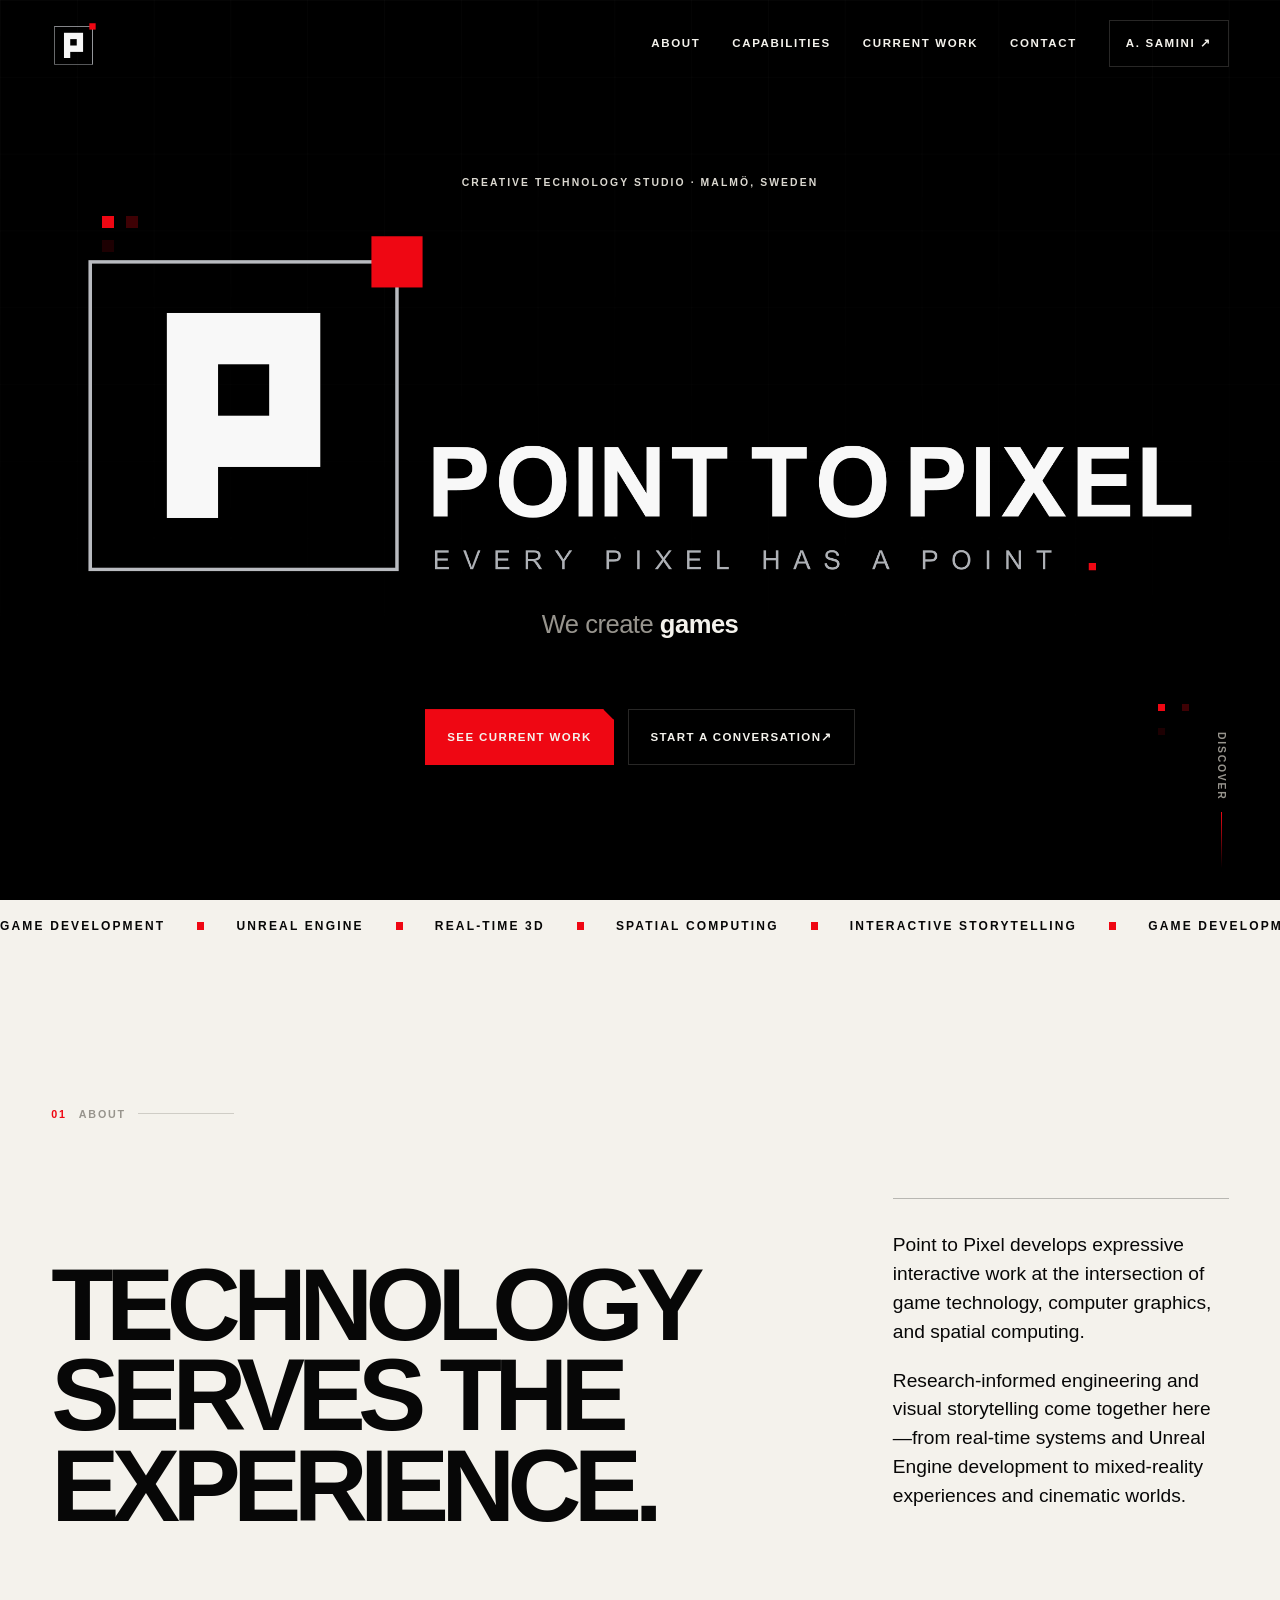
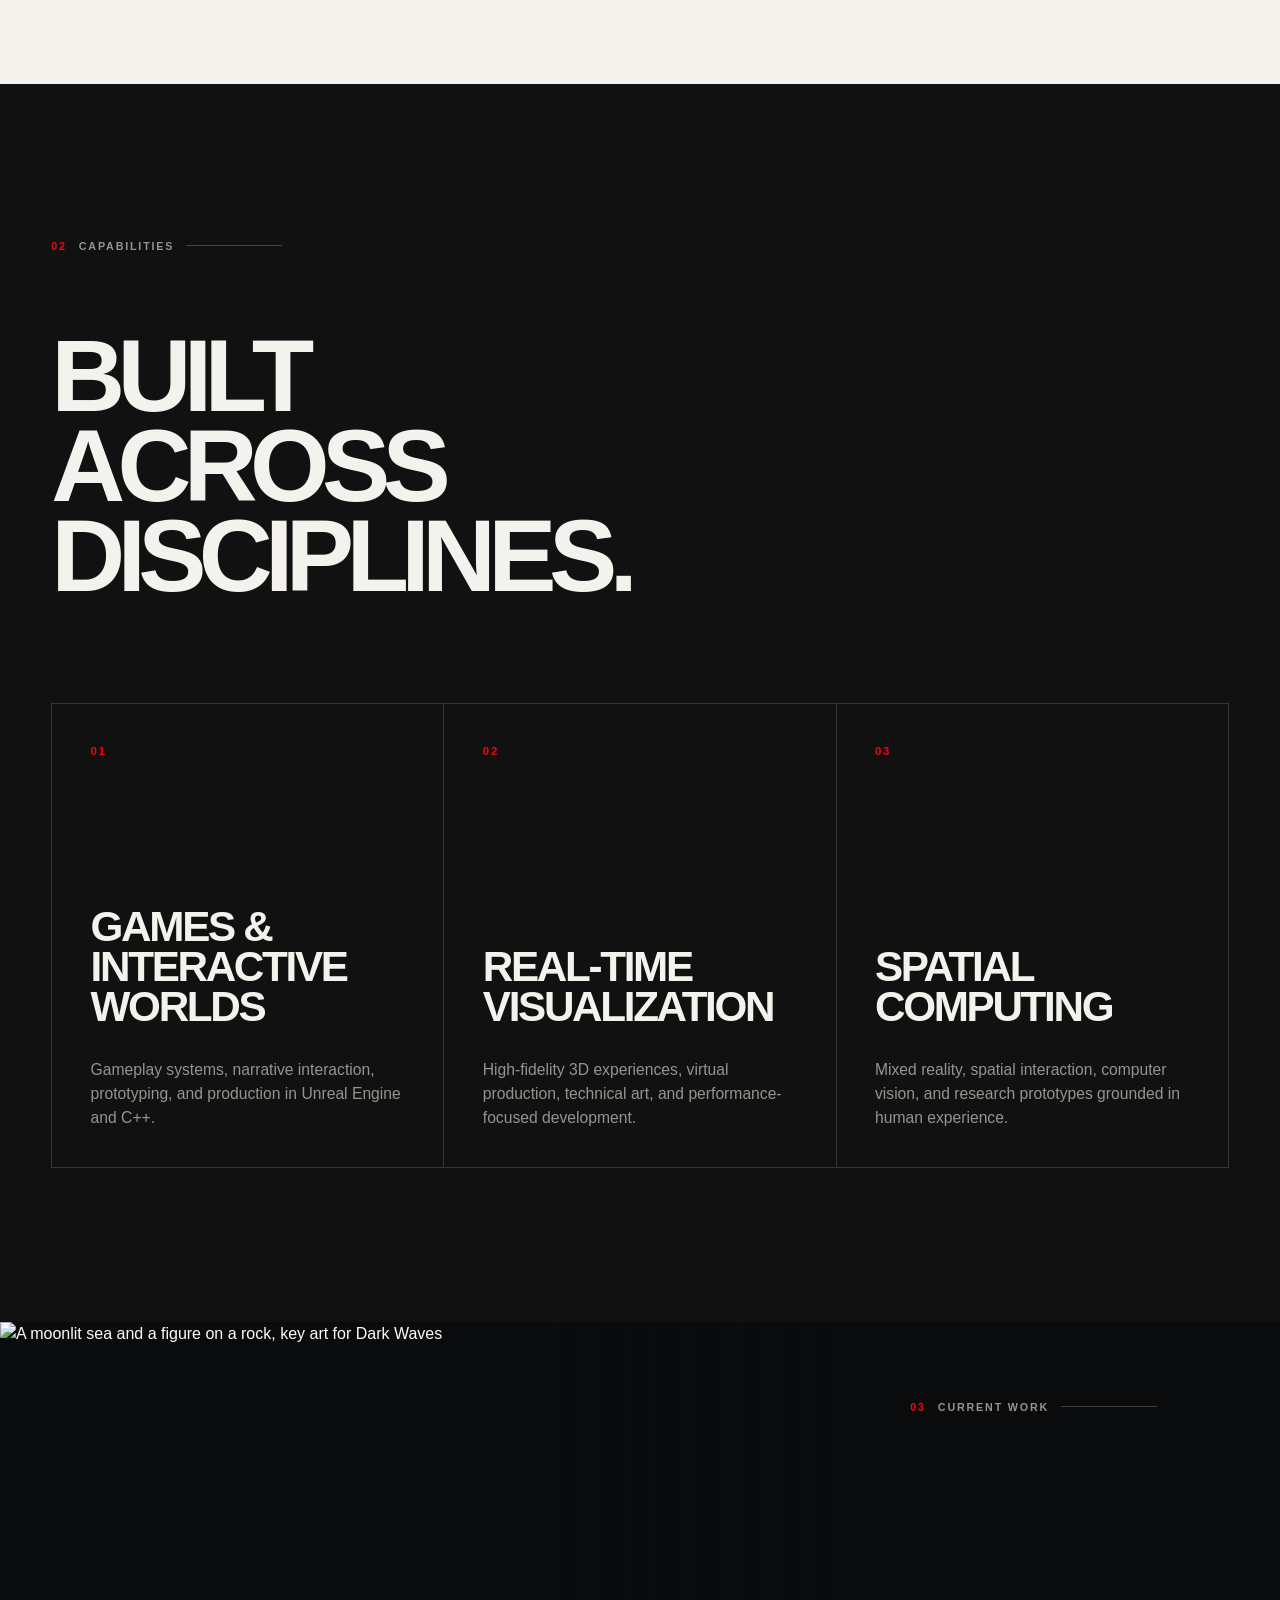
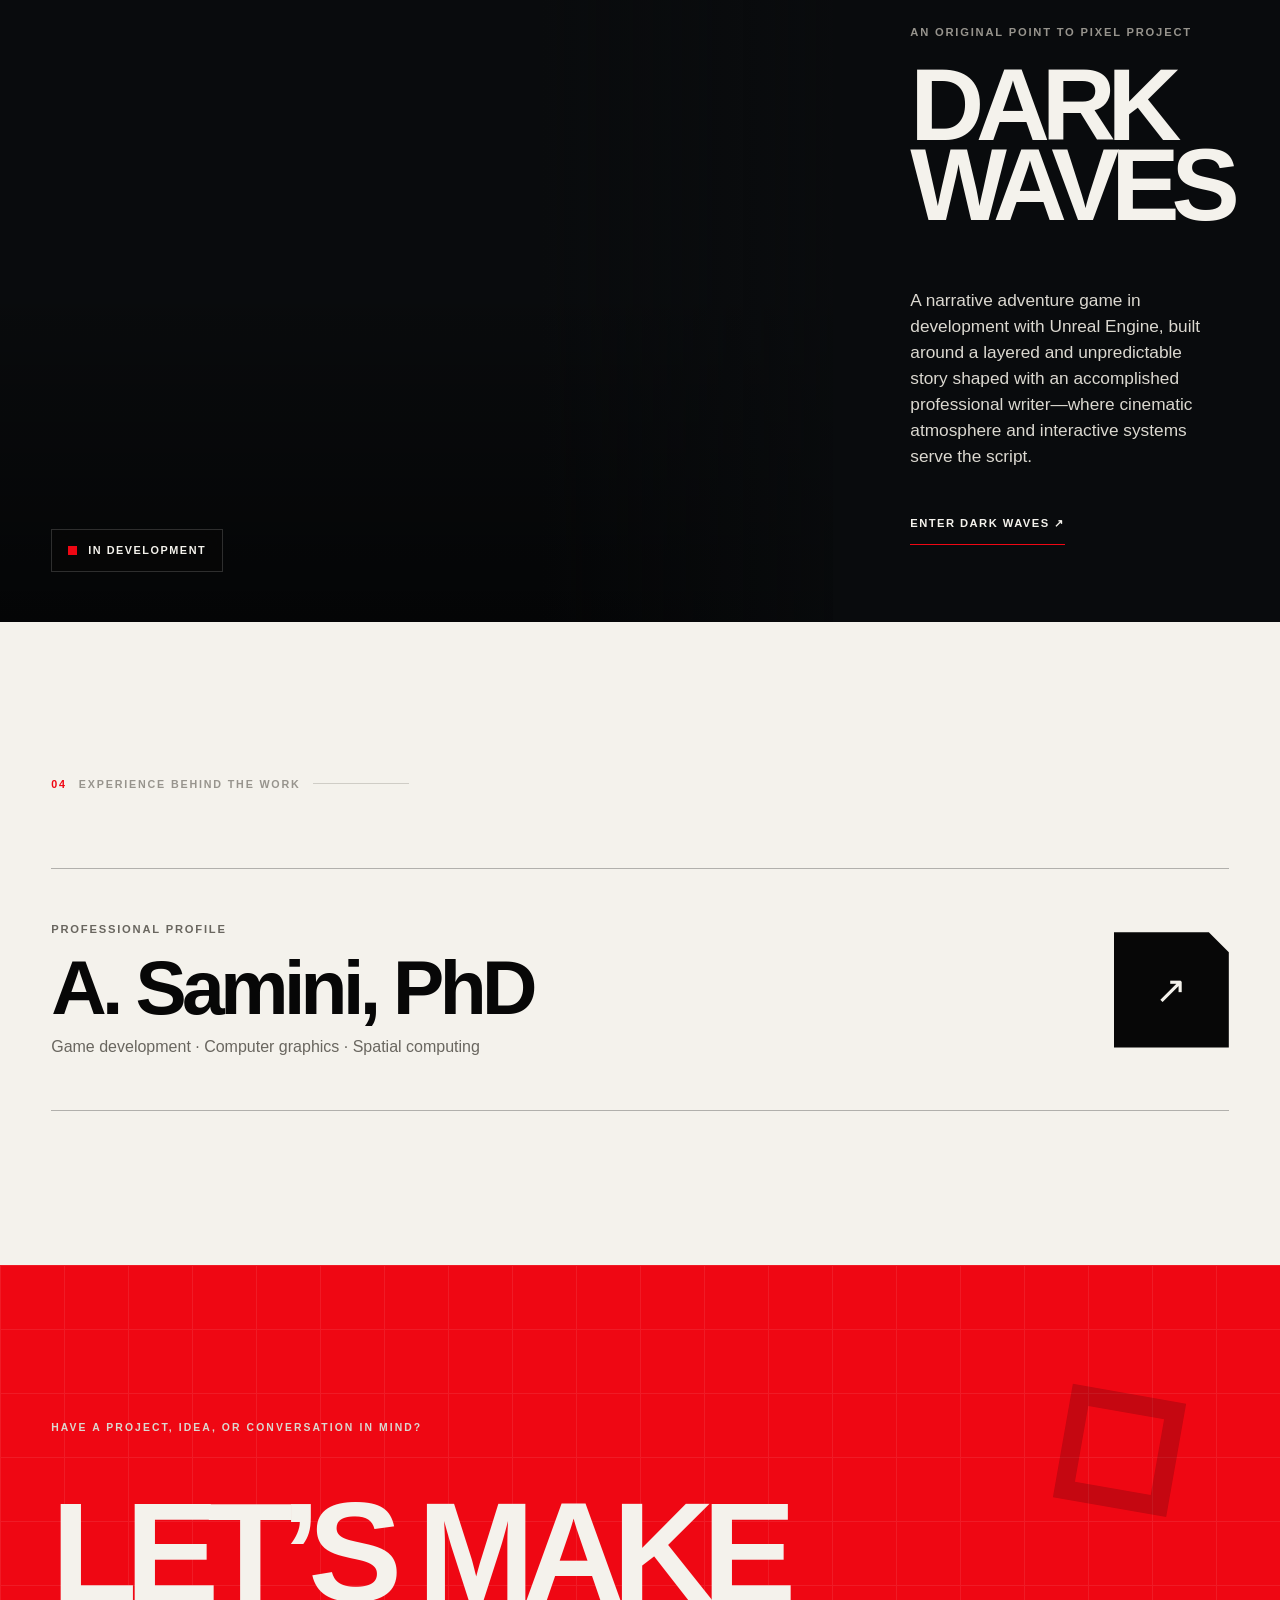
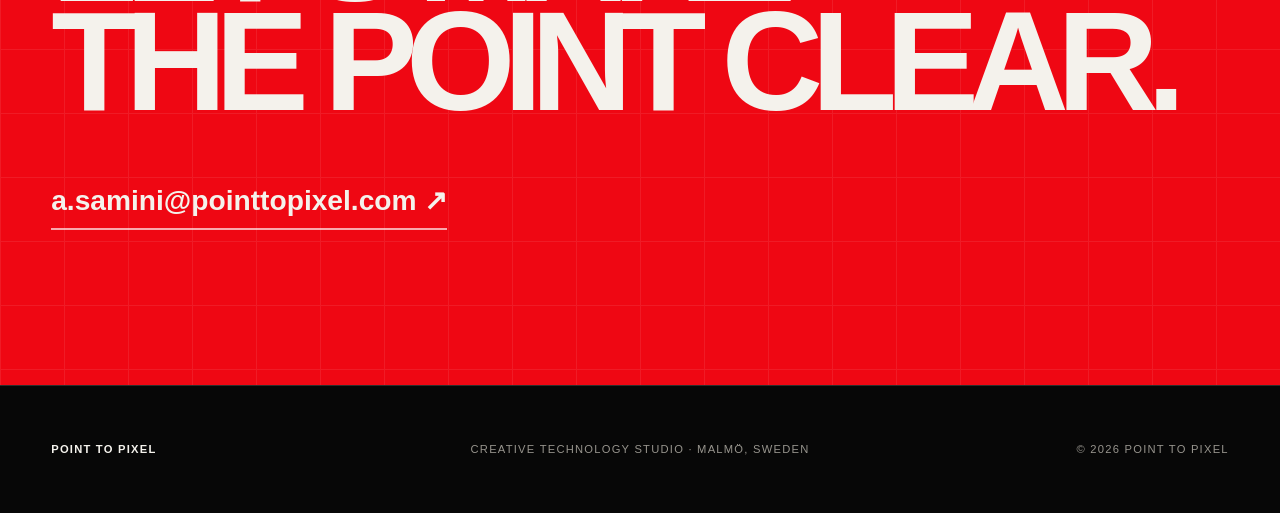
==== index.html @ 53d4a0b8 "Load original-letterform Point to Pixel logo" ====
<!doctype html>
<html lang="en">
<head>
  <meta charset="utf-8">
  <meta name="viewport" content="width=device-width, initial-scale=1">
  <title>Point to Pixel — Games, Real-Time Worlds &amp; Spatial Experiences</title>
  <meta name="description" content="Point to Pixel is a Malmö-based creative technology studio working across game development, real-time 3D, spatial computing, and interactive storytelling.">
  <meta name="theme-color" content="#070707">
  <meta property="og:title" content="Point to Pixel">
  <meta property="og:description" content="Games, real-time worlds, and spatial experiences built with technical depth and visual intent.">
  <meta property="og:type" content="website">
  <meta property="og:url" content="https://pointtopixel.com/">
  <meta property="og:image" content="https://pointtopixel.com/assets/img/dark-waves-key-art.png">
  <link rel="canonical" href="https://pointtopixel.com/">
  <link rel="icon" href="/assets/brand/pointtopixel-identity-icon-black.png" type="image/png">
  <link rel="stylesheet" href="/assets/css/pointtopixel-home.css?v=20261110-brand-migration">
  <link rel="stylesheet" href="/assets/css/pointtopixel-brand.css?v=20261110-brand-migration">
</head>
<body>
  <a class="skip-link" href="#main">Skip to content</a>

  <header class="site-header" data-header>
    <a class="pp-brand pp-brand--icon-only" href="#top" aria-label="Point to Pixel home">
      <span class="pp-brand__mark" aria-hidden="true"><img src="/assets/brand/pointtopixel-identity-mark.png" alt=""></span>
    </a>

    <button class="menu-toggle" type="button" aria-expanded="false" aria-controls="site-nav" aria-label="Open navigation menu" data-menu-toggle>
      <span>Menu</span>
      <i aria-hidden="true"></i>
    </button>

    <nav class="site-nav" id="site-nav" aria-label="Primary navigation" data-nav>
      <a href="#about">About</a>
      <a href="#capabilities">Capabilities</a>
      <a href="#dark-waves">Current work</a>
      <a href="#contact">Contact</a>
      <a class="nav-profile" href="/cv/">A. Samini <span aria-hidden="true">↗</span></a>
    </nav>
  </header>

  <main id="main">
    <section class="hero" id="top" aria-labelledby="hero-title">
      <div class="hero-grid" aria-hidden="true"></div>
      <div class="pixel-orbit pixel-orbit--one" aria-hidden="true"></div>
      <div class="pixel-orbit pixel-orbit--two" aria-hidden="true"></div>

      <div class="hero-content">
        <p class="eyebrow reveal">Creative technology studio · Malmö, Sweden</p>
        <h1 class="sr-only" id="hero-title">Point to Pixel — Every Pixel Has a Point</h1>
        <picture class="hero-logo reveal reveal--logo">
          <img src="/assets/brand/pointtopixel-logo.svg?v=20261110-original-letterforms" alt="Point to Pixel — Every Pixel Has a Point">
        </picture>
        <p class="hero-statement reveal"><span class="hero-lead">We create</span> <span class="typed" data-typed-items="games,real-time worlds,spatial experiences,interactive stories"></span><noscript> games.</noscript></p>
        <div class="hero-actions reveal">
          <a class="button button--primary" href="#dark-waves">See current work</a>
          <a class="button button--quiet" href="mailto:a.samini@pointtopixel.com">Start a conversation <span aria-hidden="true">↗</span></a>
        </div>
      </div>

      <a class="scroll-cue" href="#about" aria-label="Scroll to about Point to Pixel">
        <span>Discover</span><i aria-hidden="true"></i>
      </a>
    </section>

    <div class="signal-strip" aria-label="Point to Pixel areas of work">
      <div class="signal-track">
        <span>Game Development</span><i></i><span>Unreal Engine</span><i></i><span>Real-Time 3D</span><i></i><span>Spatial Computing</span><i></i><span>Interactive Storytelling</span><i></i>
        <span aria-hidden="true">Game Development</span><i aria-hidden="true"></i><span aria-hidden="true">Unreal Engine</span><i aria-hidden="true"></i><span aria-hidden="true">Real-Time 3D</span><i aria-hidden="true"></i><span aria-hidden="true">Spatial Computing</span><i aria-hidden="true"></i><span aria-hidden="true">Interactive Storytelling</span><i aria-hidden="true"></i>
      </div>
    </div>

    <section class="section about" id="about" aria-labelledby="about-title">
      <div class="section-label reveal"><span>01</span> About</div>
      <div class="about-copy">
        <h2 class="display-heading reveal" id="about-title">Technology serves the experience.</h2>
        <div class="about-detail reveal">
          <p>Point to Pixel develops expressive interactive work at the intersection of game technology, computer graphics, and spatial computing.</p>
          <p>Research-informed engineering and visual storytelling come together here—from real-time systems and Unreal Engine development to mixed-reality experiences and cinematic worlds.</p>
        </div>
      </div>
    </section>

    <section class="section capabilities" id="capabilities" aria-labelledby="capabilities-title">
      <div class="section-label reveal"><span>02</span> Capabilities</div>
      <h2 class="display-heading display-heading--narrow reveal" id="capabilities-title">Built across disciplines.</h2>

      <div class="capability-grid">
        <article class="capability-card reveal">
          <span class="capability-number">01</span>
          <h3>Games &amp;<br>Interactive Worlds</h3>
          <p>Gameplay systems, narrative interaction, prototyping, and production in Unreal Engine and C++.</p>
          <div class="card-point" aria-hidden="true"></div>
        </article>
        <article class="capability-card reveal">
          <span class="capability-number">02</span>
          <h3>Real-Time<br>Visualization</h3>
          <p>High-fidelity 3D experiences, virtual production, technical art, and performance-focused development.</p>
          <div class="card-point" aria-hidden="true"></div>
        </article>
        <article class="capability-card reveal">
          <span class="capability-number">03</span>
          <h3>Spatial<br>Computing</h3>
          <p>Mixed reality, spatial interaction, computer vision, and research prototypes grounded in human experience.</p>
          <div class="card-point" aria-hidden="true"></div>
        </article>
      </div>
    </section>

    <section class="project" id="dark-waves" aria-labelledby="dark-waves-title">
      <div class="project-visual reveal">
        <img src="/assets/img/dark-waves-key-art.png" alt="A moonlit sea and a figure on a rock, key art for Dark Waves">
        <div class="project-shade" aria-hidden="true"></div>
        <p class="project-status"><span></span> In development</p>
      </div>
      <div class="project-copy reveal">
        <div class="section-label section-label--light"><span>03</span> Current work</div>
        <p class="project-kicker">An original Point to Pixel project</p>
        <h2 id="dark-waves-title">Dark<br>Waves</h2>
        <p class="project-description">A narrative adventure game in development with Unreal Engine, built around a layered and unpredictable story shaped with an accomplished professional writer—where cinematic atmosphere and interactive systems serve the script.</p>
        <a class="project-note" href="/dark-waves/">Enter Dark Waves <span aria-hidden="true">↗</span></a>
      </div>
    </section>

    <section class="section profile-link" aria-labelledby="profile-title">
      <div class="section-label reveal"><span>04</span> Experience behind the work</div>
      <a class="profile-card reveal" href="/cv/">
        <div>
          <p>Professional profile</p>
          <h2 id="profile-title">A. Samini, PhD</h2>
          <span>Game development · Computer graphics · Spatial computing</span>
        </div>
        <span class="profile-arrow" aria-hidden="true">↗</span>
      </a>
    </section>

    <section class="contact" id="contact" aria-labelledby="contact-title">
      <div class="contact-pixel" aria-hidden="true"></div>
      <p class="eyebrow reveal">Have a project, idea, or conversation in mind?</p>
      <h2 class="reveal" id="contact-title">Let’s make<br>the point clear.</h2>
      <a class="contact-email reveal" href="mailto:a.samini@pointtopixel.com">a.samini@pointtopixel.com <span aria-hidden="true">↗</span></a>
    </section>
  </main>

  <footer class="site-footer">
    <a href="#top">Point to Pixel</a>
    <p>Creative technology studio · Malmö, Sweden</p>
    <p>© 2026 Point to Pixel</p>
  </footer>

  <script src="/assets/vendor/typed.js/typed.umd.js"></script>
  <script src="/assets/js/pointtopixel-home.js?v=20261110-brand-migration"></script>
</body>
</html>
---- assets/css/pointtopixel-home.css ----
:root {
  --ink: #070707;
  --ink-soft: #111111;
  --paper: #f4f2ec;
  --paper-soft: #dbd8d0;
  --muted: #97948d;
  --line: rgba(244, 242, 236, 0.16);
  --red: #ef0713;
  --page-pad: clamp(1.25rem, 4vw, 4.5rem);
  --header-height: 5.5rem;
  --ease: cubic-bezier(.2, .78, .25, 1);
}

* {
  box-sizing: border-box;
}

html {
  scroll-behavior: smooth;
  background: var(--ink);
}

body {
  margin: 0;
  color: var(--paper);
  background: var(--ink);
  font-family: Arial, Helvetica, sans-serif;
  font-size: 16px;
  line-height: 1.5;
  overflow-x: hidden;
}

body.menu-open {
  overflow: hidden;
}

a {
  color: inherit;
  text-decoration: none;
}

img {
  display: block;
  max-width: 100%;
}

button,
a {
  -webkit-tap-highlight-color: transparent;
}

button:focus-visible,
a:focus-visible {
  outline: 2px solid var(--red);
  outline-offset: 4px;
}

.sr-only {
  position: absolute;
  width: 1px;
  height: 1px;
  padding: 0;
  margin: -1px;
  overflow: hidden;
  clip: rect(0, 0, 0, 0);
  white-space: nowrap;
  border: 0;
}

.skip-link {
  position: fixed;
  top: 1rem;
  left: 1rem;
  z-index: 200;
  padding: .75rem 1rem;
  color: var(--ink);
  background: var(--paper);
  transform: translateY(-160%);
  transition: transform .2s ease;
}

.skip-link:focus {
  transform: translateY(0);
}

.site-header {
  position: fixed;
  inset: 0 0 auto;
  z-index: 100;
  height: var(--header-height);
  display: flex;
  align-items: center;
  justify-content: space-between;
  padding-inline: var(--page-pad);
  border-bottom: 1px solid transparent;
  transition: background .35s ease, border-color .35s ease;
}

.site-header.is-scrolled {
  height: var(--header-height);
  background: rgba(7, 7, 7, .88);
  border-color: var(--line);
  backdrop-filter: blur(18px);
}

.brand-mark {
  position: relative;
  z-index: 3;
  display: block;
  width: 2.9rem;
  line-height: 0;
  background: transparent;
}

.brand-mark img {
  width: 100%;
  height: auto;
}

.site-nav {
  display: flex;
  align-items: center;
  gap: clamp(1.25rem, 2.5vw, 2.75rem);
  font-size: .72rem;
  font-weight: 700;
  letter-spacing: .14em;
  text-transform: uppercase;
}

.site-nav a {
  position: relative;
  padding-block: .5rem;
}

.site-nav a::after {
  content: "";
  position: absolute;
  left: 0;
  right: 100%;
  bottom: 0;
  height: 2px;
  background: var(--red);
  transition: right .3s var(--ease);
}

.site-nav a:hover::after,
.site-nav a:focus-visible::after {
  right: 0;
}

.site-nav .nav-profile {
  padding: .85rem 1rem;
  border: 1px solid var(--line);
}

.site-nav .nav-profile::after {
  display: none;
}

.site-nav .nav-profile:hover {
  color: var(--ink);
  background: var(--paper);
}

.menu-toggle {
  position: relative;
  z-index: 3;
  display: none;
  min-height: 2.75rem;
  padding: .65rem 0;
  color: var(--paper);
  background: transparent;
  border: 0;
  font: inherit;
  font-size: .7rem;
  font-weight: 700;
  letter-spacing: .14em;
  text-transform: uppercase;
}

.hero {
  position: relative;
  min-height: 100svh;
  display: grid;
  place-items: center;
  padding: calc(var(--header-height) + 3rem) var(--page-pad) 6rem;
  isolation: isolate;
  overflow: hidden;
}

.hero::before {
  content: "";
  position: absolute;
  inset: 0;
  z-index: -3;
  background: #000;
}

.hero-grid {
  position: absolute;
  inset: 0;
  z-index: -2;
  opacity: .46;
  background-image:
    linear-gradient(rgba(255, 255, 255, .045) 1px, transparent 1px),
    linear-gradient(90deg, rgba(255, 255, 255, .045) 1px, transparent 1px);
  background-size: clamp(46px, 6vw, 88px) clamp(46px, 6vw, 88px);
  mask-image: linear-gradient(to bottom, black, transparent 88%);
}

.hero-content {
  width: min(100%, 112rem);
  text-align: center;
}

.eyebrow {
  margin: 0;
  color: var(--paper-soft);
  font-size: clamp(.65rem, .8vw, .82rem);
  font-weight: 700;
  letter-spacing: .2em;
  text-transform: uppercase;
}

.hero-logo {
  display: block;
  width: min(94%, 78rem);
  margin: clamp(2rem, 5vh, 4.5rem) auto clamp(1.5rem, 4vh, 3.5rem);
}

.hero-logo img {
  width: 100%;
  height: auto;
}

.hero-statement {
  min-height: 2.5em;
  margin: 0;
  color: var(--paper-soft);
  font-size: clamp(1.1rem, 2vw, 2rem);
  font-weight: 400;
  line-height: 1.25;
  letter-spacing: -.02em;
}

.hero-lead {
  color: var(--muted);
}

.hero-statement .typed {
  color: var(--paper);
  font-weight: 700;
}

.typed-cursor {
  color: var(--red);
}

.typed-cursor {
  font-weight: 300;
}

.hero-actions {
  display: flex;
  justify-content: center;
  align-items: center;
  gap: .85rem;
  margin-top: clamp(2rem, 4vh, 3.5rem);
}

.button {
  display: inline-flex;
  align-items: center;
  justify-content: center;
  min-height: 3.5rem;
  padding: .9rem 1.35rem;
  font-size: .72rem;
  font-weight: 800;
  letter-spacing: .12em;
  text-transform: uppercase;
  transition: color .25s ease, background .25s ease, border-color .25s ease, transform .25s ease;
}

.button:hover {
  transform: translateY(-2px);
}

.button--primary {
  color: var(--paper);
  background: var(--red);
  border: 1px solid var(--red);
  clip-path: polygon(0 0, calc(100% - 11px) 0, 100% 11px, 100% 100%, 0 100%);
}

.button--primary:hover {
  background: #ff1621;
}

.button--quiet {
  border: 1px solid var(--line);
}

.button--quiet:hover {
  color: var(--ink);
  background: var(--paper);
  border-color: var(--paper);
}

.pixel-orbit {
  position: absolute;
  width: .75rem;
  height: .75rem;
  background: var(--red);
  box-shadow: 1.5rem 0 0 rgba(239, 7, 19, .26), 0 1.5rem 0 rgba(239, 7, 19, .12);
}

.pixel-orbit--one {
  top: 24%;
  left: 8%;
  animation: pixelDrift 7s ease-in-out infinite;
}

.pixel-orbit--two {
  right: 9%;
  bottom: 21%;
  width: .45rem;
  height: .45rem;
  animation: pixelDrift 8s ease-in-out -3s infinite reverse;
}

.scroll-cue {
  position: absolute;
  right: var(--page-pad);
  bottom: 2rem;
  display: flex;
  align-items: center;
  gap: .75rem;
  color: var(--muted);
  font-size: .65rem;
  font-weight: 700;
  letter-spacing: .17em;
  text-transform: uppercase;
  writing-mode: vertical-rl;
}

.scroll-cue i {
  display: block;
  width: 1px;
  height: 3.5rem;
  background: linear-gradient(var(--red), transparent);
}

.signal-strip {
  width: 100%;
  overflow: hidden;
  color: var(--ink);
  background: var(--paper);
  border-block: 1px solid var(--paper);
}

.signal-track {
  display: flex;
  width: max-content;
  align-items: center;
  gap: 2rem;
  padding-block: 1rem;
  animation: signalMove 30s linear infinite;
  font-size: .75rem;
  font-weight: 900;
  letter-spacing: .18em;
  text-transform: uppercase;
}

.signal-track i {
  width: .45rem;
  height: .45rem;
  background: var(--red);
}

.section {
  padding: clamp(6rem, 12vw, 11rem) var(--page-pad);
}

.section-label {
  display: flex;
  align-items: center;
  gap: .75rem;
  margin-bottom: clamp(3rem, 6vw, 6rem);
  color: var(--muted);
  font-size: .67rem;
  font-weight: 800;
  letter-spacing: .17em;
  text-transform: uppercase;
}

.section-label span {
  color: var(--red);
}

.section-label::after {
  content: "";
  width: min(6rem, 12vw);
  height: 1px;
  background: currentColor;
  opacity: .4;
}

.display-heading {
  margin: 0;
  max-width: 13ch;
  font-size: clamp(3.2rem, 8vw, 9.5rem);
  font-weight: 900;
  line-height: .88;
  letter-spacing: -.075em;
  text-transform: uppercase;
}

.display-heading--narrow {
  max-width: 9ch;
}

.about {
  background: var(--paper);
  color: var(--ink);
}

.about-copy {
  display: grid;
  grid-template-columns: minmax(0, 1.65fr) minmax(17rem, .75fr);
  align-items: end;
  gap: clamp(3rem, 8vw, 9rem);
}

.about-detail {
  max-width: 36rem;
  padding-top: 2rem;
  border-top: 1px solid rgba(7, 7, 7, .25);
  font-size: clamp(1.05rem, 1.5vw, 1.35rem);
}

.about-detail p {
  margin: 0 0 1.25rem;
}

.capabilities {
  position: relative;
  background: var(--ink-soft);
}

.capability-grid {
  display: grid;
  grid-template-columns: repeat(3, minmax(0, 1fr));
  margin-top: clamp(4rem, 8vw, 8rem);
  border-top: 1px solid var(--line);
  border-left: 1px solid var(--line);
}

.capability-card {
  position: relative;
  min-height: 29rem;
  display: flex;
  flex-direction: column;
  padding: clamp(1.5rem, 3vw, 3rem);
  border-right: 1px solid var(--line);
  border-bottom: 1px solid var(--line);
  overflow: hidden;
  transition: color .4s var(--ease), background .4s var(--ease);
}

.capability-card:hover {
  color: var(--ink);
  background: var(--paper);
}

.capability-number {
  color: var(--red);
  font-size: .72rem;
  font-weight: 800;
  letter-spacing: .15em;
}

.capability-card h3 {
  margin: auto 0 2rem;
  font-size: clamp(2rem, 3.3vw, 4.5rem);
  font-weight: 900;
  line-height: .94;
  letter-spacing: -.055em;
  text-transform: uppercase;
}

.capability-card p {
  max-width: 28rem;
  margin: 0;
  color: var(--muted);
  font-size: .98rem;
}

.capability-card:hover p {
  color: #4b4944;
}

.card-point {
  position: absolute;
  top: 0;
  right: 0;
  width: 1.1rem;
  height: 1.1rem;
  background: var(--red);
  transform: translate(100%, -100%);
  transition: transform .4s var(--ease);
}

.capability-card:hover .card-point {
  transform: translate(0, 0);
}

.project {
  min-height: min(60rem, 100svh);
  display: grid;
  grid-template-columns: minmax(0, 1.4fr) minmax(22rem, .75fr);
  background: #090b0d;
}

.project-visual {
  position: relative;
  min-height: 48rem;
  overflow: hidden;
}

.project-visual img {
  width: 100%;
  height: 100%;
  object-fit: cover;
  filter: saturate(.75) contrast(1.08);
  transition: transform 1.2s var(--ease), filter 1.2s var(--ease);
}

.project:hover .project-visual img {
  transform: scale(1.025);
  filter: saturate(.95) contrast(1.04);
}

.project-shade {
  position: absolute;
  inset: 0;
  background: linear-gradient(90deg, transparent 65%, rgba(9, 11, 13, .72)), linear-gradient(0deg, rgba(0, 0, 0, .55), transparent 38%);
}

.project-status {
  position: absolute;
  left: clamp(1.25rem, 4vw, 4rem);
  bottom: clamp(1.25rem, 4vw, 4rem);
  display: flex;
  align-items: center;
  gap: .7rem;
  margin: 0;
  padding: .75rem 1rem;
  background: rgba(7, 7, 7, .72);
  border: 1px solid rgba(255, 255, 255, .16);
  backdrop-filter: blur(12px);
  font-size: .68rem;
  font-weight: 800;
  letter-spacing: .14em;
  text-transform: uppercase;
}

.project-status span {
  width: .55rem;
  height: .55rem;
  background: var(--red);
  animation: statusPulse 2s ease-in-out infinite;
}

.project-copy {
  display: flex;
  flex-direction: column;
  justify-content: center;
  padding: clamp(3rem, 6vw, 7rem);
}

.section-label--light {
  margin-bottom: auto;
}

.project-kicker {
  margin: clamp(3rem, 10vh, 8rem) 0 1.5rem;
  color: var(--muted);
  font-size: .7rem;
  font-weight: 800;
  letter-spacing: .16em;
  text-transform: uppercase;
}

.project-copy h2 {
  margin: 0;
  font-size: clamp(4rem, 8vw, 9rem);
  font-weight: 900;
  line-height: .78;
  letter-spacing: -.08em;
  text-transform: uppercase;
}

.project-description {
  max-width: 32rem;
  margin: clamp(2.5rem, 5vw, 5rem) 0 1.25rem;
  color: var(--paper-soft);
  font-size: clamp(1.05rem, 1.35vw, 1.35rem);
}

.project-note {
  align-self: flex-start;
  margin-top: .75rem;
  padding: .8rem 0;
  color: var(--paper);
  border-bottom: 1px solid var(--red);
  font-size: .7rem;
  font-weight: 800;
  letter-spacing: .13em;
  text-transform: uppercase;
  transition: color .25s ease;
}

.project-note:hover { color: var(--red); }

.profile-link {
  color: var(--ink);
  background: var(--paper);
}

.profile-card {
  display: flex;
  align-items: center;
  justify-content: space-between;
  gap: 2rem;
  padding: clamp(2rem, 4vw, 4.5rem) 0;
  border-top: 1px solid rgba(7, 7, 7, .28);
  border-bottom: 1px solid rgba(7, 7, 7, .28);
}

.profile-card p {
  margin: 0 0 .85rem;
  color: #69665f;
  font-size: .7rem;
  font-weight: 800;
  letter-spacing: .16em;
  text-transform: uppercase;
}

.profile-card h2 {
  margin: 0 0 .7rem;
  font-size: clamp(2.2rem, 6vw, 6.8rem);
  line-height: .95;
  letter-spacing: -.06em;
}

.profile-card div > span {
  color: #69665f;
}

.profile-arrow {
  flex: 0 0 auto;
  display: grid;
  place-items: center;
  width: clamp(4.5rem, 9vw, 8rem);
  height: clamp(4.5rem, 9vw, 8rem);
  color: var(--paper);
  background: var(--ink);
  font-size: clamp(1.5rem, 3vw, 3rem);
  clip-path: polygon(0 0, calc(100% - 20px) 0, 100% 20px, 100% 100%, 0 100%);
  transition: background .3s ease, transform .3s var(--ease);
}

.profile-card:hover .profile-arrow {
  background: var(--red);
  transform: rotate(4deg) scale(1.04);
}

.contact {
  position: relative;
  min-height: 80svh;
  display: flex;
  flex-direction: column;
  justify-content: center;
  align-items: flex-start;
  padding: clamp(6rem, 12vw, 11rem) var(--page-pad);
  overflow: hidden;
  background: var(--red);
}

.contact::before {
  content: "";
  position: absolute;
  inset: 0;
  opacity: .08;
  background-image: linear-gradient(#fff 1px, transparent 1px), linear-gradient(90deg, #fff 1px, transparent 1px);
  background-size: 5vw 5vw;
}

.contact .eyebrow,
.contact h2,
.contact-email {
  position: relative;
  z-index: 1;
}

.contact h2 {
  margin: clamp(2rem, 5vw, 4rem) 0;
  font-size: clamp(4rem, 11vw, 13rem);
  font-weight: 900;
  line-height: .77;
  letter-spacing: -.085em;
  text-transform: uppercase;
}

.contact-email {
  padding-bottom: .35rem;
  border-bottom: 2px solid rgba(255, 255, 255, .65);
  font-size: clamp(1rem, 2.2vw, 2rem);
  font-weight: 700;
  transition: border-color .25s ease;
}

.contact-email:hover {
  border-color: var(--ink);
}

.contact-pixel {
  position: absolute;
  right: 8vw;
  top: 10vw;
  width: clamp(4rem, 9vw, 9rem);
  height: clamp(4rem, 9vw, 9rem);
  border: clamp(.75rem, 1.5vw, 1.5rem) solid rgba(7, 7, 7, .18);
  transform: rotate(10deg);
}

.site-footer {
  min-height: 8rem;
  display: grid;
  grid-template-columns: 1fr auto 1fr;
  align-items: center;
  gap: 2rem;
  padding: 2rem var(--page-pad);
  border-top: 1px solid var(--line);
  color: var(--muted);
  font-size: .7rem;
  letter-spacing: .11em;
  text-transform: uppercase;
}

.site-footer a {
  color: var(--paper);
  font-weight: 900;
}

.site-footer p {
  margin: 0;
}

.site-footer p:last-child {
  text-align: right;
}

.reveal {
  opacity: 0;
  transform: translateY(2.25rem);
  transition: opacity .9s var(--ease), transform .9s var(--ease);
}

.reveal--logo {
  transform: translateY(2.25rem) scale(.975);
}

.reveal.is-visible {
  opacity: 1;
  transform: translateY(0) scale(1);
}

@keyframes pixelDrift {
  0%, 100% { transform: translate(0, 0); }
  50% { transform: translate(1.75rem, -1.25rem); }
}

@keyframes signalMove {
  to { transform: translateX(-50%); }
}

@keyframes statusPulse {
  0%, 100% { opacity: 1; box-shadow: 0 0 0 0 rgba(239, 7, 19, .5); }
  50% { opacity: .75; box-shadow: 0 0 0 7px rgba(239, 7, 19, 0); }
}

@media (max-width: 980px) {
  .menu-toggle {
    display: flex;
    align-items: center;
    gap: .7rem;
  }

  body.menu-open .site-header {
    background: #000;
    border-color: var(--line);
    backdrop-filter: blur(18px);
  }

  .menu-toggle i {
    position: relative;
    width: 1.5rem;
    height: 1px;
    background: currentColor;
  }

  .menu-toggle i::after {
    content: "";
    position: absolute;
    top: .42rem;
    right: 0;
    width: 1rem;
    height: 1px;
    background: currentColor;
    transition: width .25s ease, transform .25s ease;
  }

  .menu-toggle[aria-expanded="true"] i {
    transform: rotate(45deg);
  }

  .menu-toggle[aria-expanded="true"] i::after {
    top: 0;
    width: 1.5rem;
    transform: rotate(90deg);
  }

  .site-nav {
    position: fixed;
    inset: calc(var(--header-height) + .65rem) var(--page-pad) auto;
    z-index: 2;
    display: grid;
    flex-direction: column;
    align-items: stretch;
    gap: 0;
    max-height: calc(100svh - var(--header-height) - 1.3rem);
    padding: .45rem 1.15rem 1.15rem;
    overflow-y: auto;
    color: var(--ink);
    background: var(--paper);
    border: 1px solid rgba(7, 7, 7, .18);
    box-shadow: 0 1.2rem 3.5rem rgba(0, 0, 0, .38);
    visibility: hidden;
    opacity: 0;
    pointer-events: none;
    transform: translateY(-.65rem);
    transition: opacity .3s ease, transform .3s var(--ease), visibility .3s;
  }

  .site-nav.is-open {
    visibility: visible;
    opacity: 1;
    pointer-events: auto;
    transform: translateY(0);
  }

  .site-nav a {
    width: 100%;
    padding: 1rem 0;
    border-bottom: 1px solid rgba(7, 7, 7, .16);
    font-size: .82rem;
    line-height: 1.25;
    letter-spacing: .13em;
    text-transform: uppercase;
  }

  .site-nav a::after { display: none; }

  .site-nav a:hover,
  .site-nav a:focus-visible { color: var(--red); }

  .site-nav .nav-profile {
    display: flex;
    justify-content: space-between;
    margin-top: .7rem;
    padding: .95rem 1rem;
    color: var(--paper);
    background: var(--ink);
    border: 0;
    font-size: .72rem;
    letter-spacing: .12em;
    text-transform: uppercase;
  }

  .site-nav .nav-profile:hover,
  .site-nav .nav-profile:focus-visible {
    color: var(--paper);
    background: var(--red);
  }

  .about-copy {
    grid-template-columns: 1fr;
  }

  .capability-grid {
    grid-template-columns: 1fr;
  }

  .capability-card {
    min-height: 24rem;
  }

  .project {
    grid-template-columns: 1fr;
  }

  .project-visual {
    min-height: 65vw;
  }

  .project-shade {
    background: linear-gradient(0deg, rgba(9, 11, 13, .5), transparent 50%);
  }

  .project-copy {
    min-height: 42rem;
  }

  .section-label--light {
    margin-bottom: 0;
  }

  .site-footer {
    grid-template-columns: 1fr;
  }

  .site-footer p:last-child {
    text-align: left;
  }
}

@media (max-width: 640px) {
  :root {
    --page-pad: 1.25rem;
    --header-height: 4.75rem;
  }

  .hero {
    min-height: 48rem;
  }

  .hero-logo {
    width: 108%;
    margin-left: -4%;
  }

  .hero-actions {
    flex-direction: column;
  }

  .button {
    width: 100%;
  }

  .scroll-cue,
  .pixel-orbit--two {
    display: none;
  }

  .display-heading {
    max-width: 100%;
    font-size: clamp(2.55rem, 11.5vw, 5.2rem);
  }

  .about-copy,
  .about-copy > *,
  .capabilities > * { min-width: 0; }

  .capability-card {
    min-height: 21rem;
  }

  .project-visual {
    min-height: 78vw;
  }

  .project-copy {
    min-height: 36rem;
    padding: 3.5rem 1.25rem;
  }

  .profile-card {
    align-items: flex-end;
  }

  .profile-card div > span {
    display: block;
    max-width: 17rem;
    font-size: .8rem;
  }

  .contact {
    min-height: 42rem;
  }

  .contact-email { max-width: 100%; overflow-wrap: anywhere; }
}

@media (prefers-reduced-motion: reduce) {
  html {
    scroll-behavior: auto;
  }

  *,
  *::before,
  *::after {
    animation-duration: .01ms !important;
    animation-iteration-count: 1 !important;
    transition-duration: .01ms !important;
  }

  .reveal {
    opacity: 1;
    transform: none;
  }
}
---- assets/css/pointtopixel-brand.css ----
.pp-brand {
  position: relative;
  z-index: 3;
  display: inline-flex;
  align-items: center;
  flex: 0 0 auto;
  gap: .8rem;
  color: #f4f2ec;
  font-family: Arial, Helvetica, sans-serif;
  font-size: .68rem;
  font-weight: 800;
  letter-spacing: .16em;
  line-height: 1;
  text-transform: uppercase;
  text-decoration: none;
  white-space: nowrap;
  transition: opacity .2s ease;
}

.pp-brand:hover,
.pp-brand:focus { color: #f4f2ec; }
.pp-brand:hover { opacity: .82; }

.pp-brand__mark {
  display: block;
  flex: 0 0 3rem;
  width: 3rem;
  height: 3rem;
  background: transparent;
  line-height: 0;
  overflow: visible;
}

.pp-brand__mark img {
  display: block;
  width: 100%;
  height: 100%;
  max-width: none;
  object-fit: contain;
}

.pp-brand--icon-only {
  gap: 0;
}

.pp-brand--footer-icon {
  display: flex;
  width: max-content;
  margin: 0 auto 1.75rem;
}
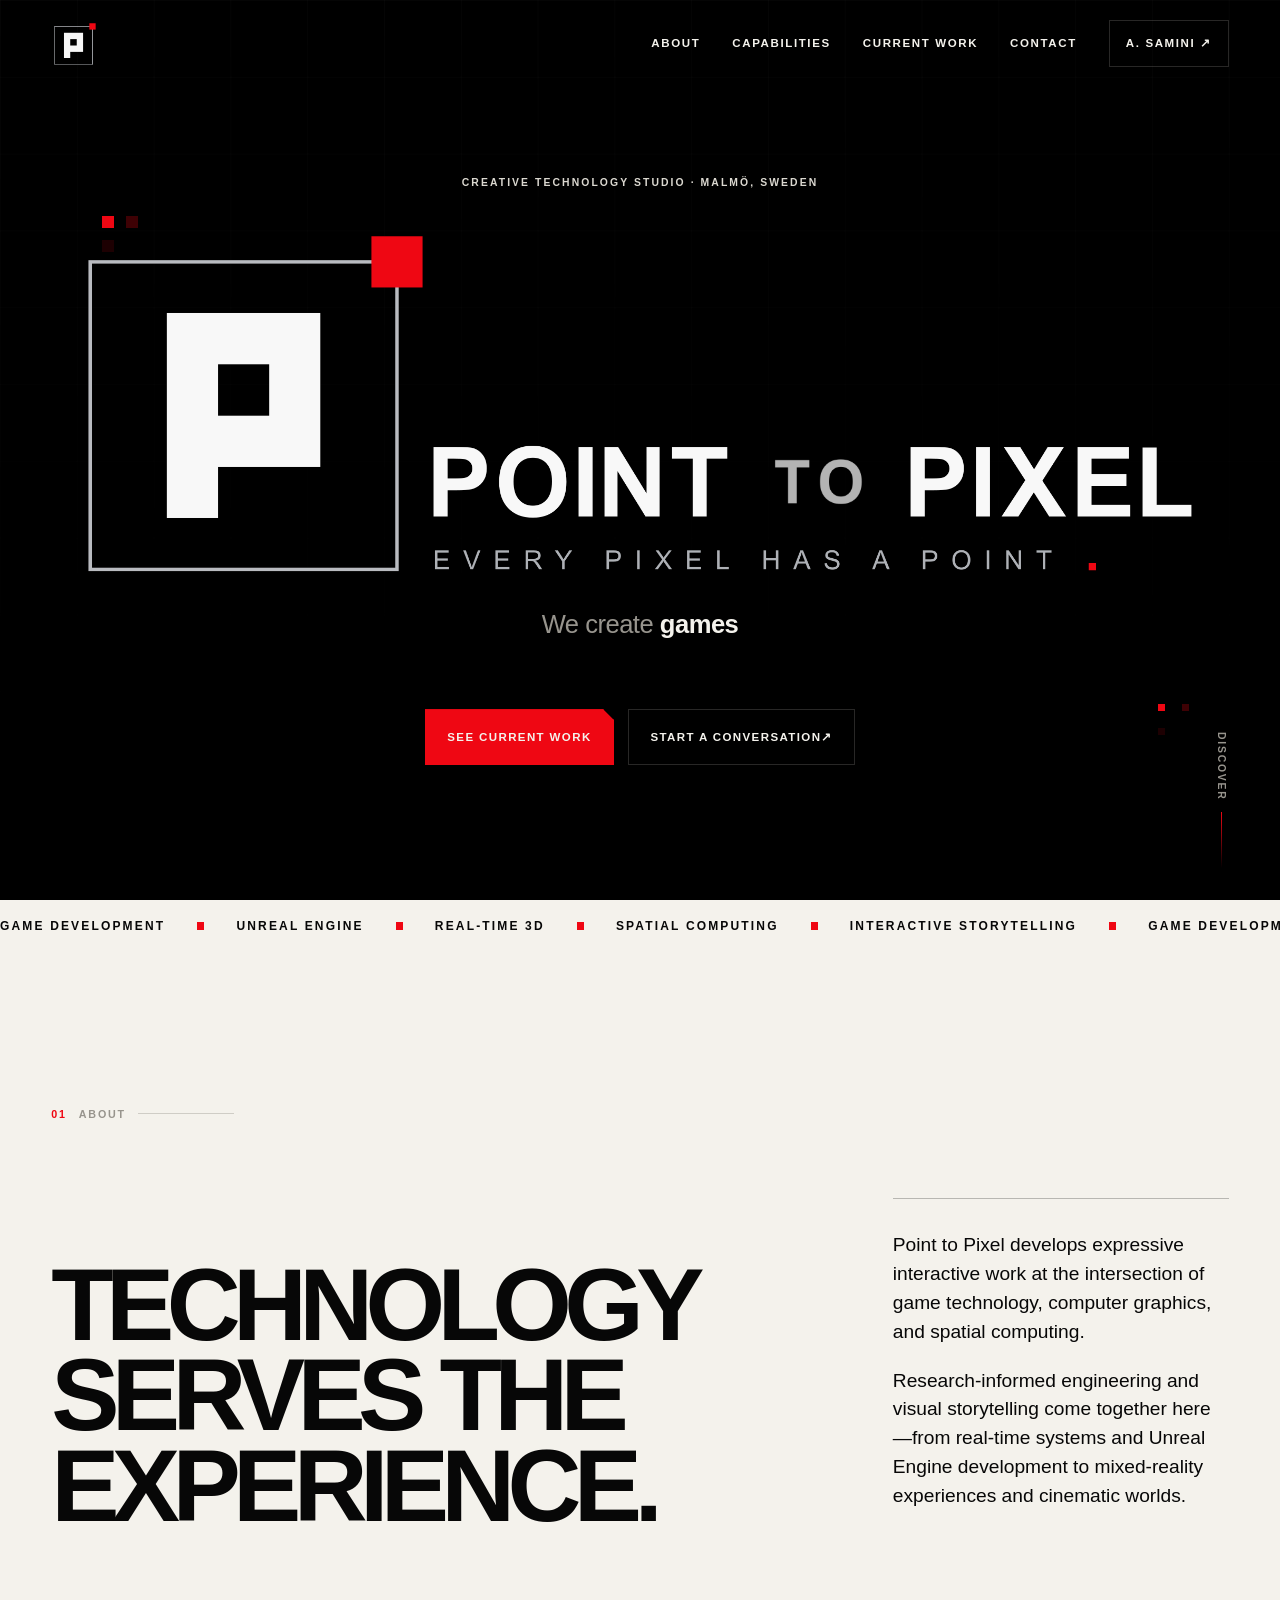
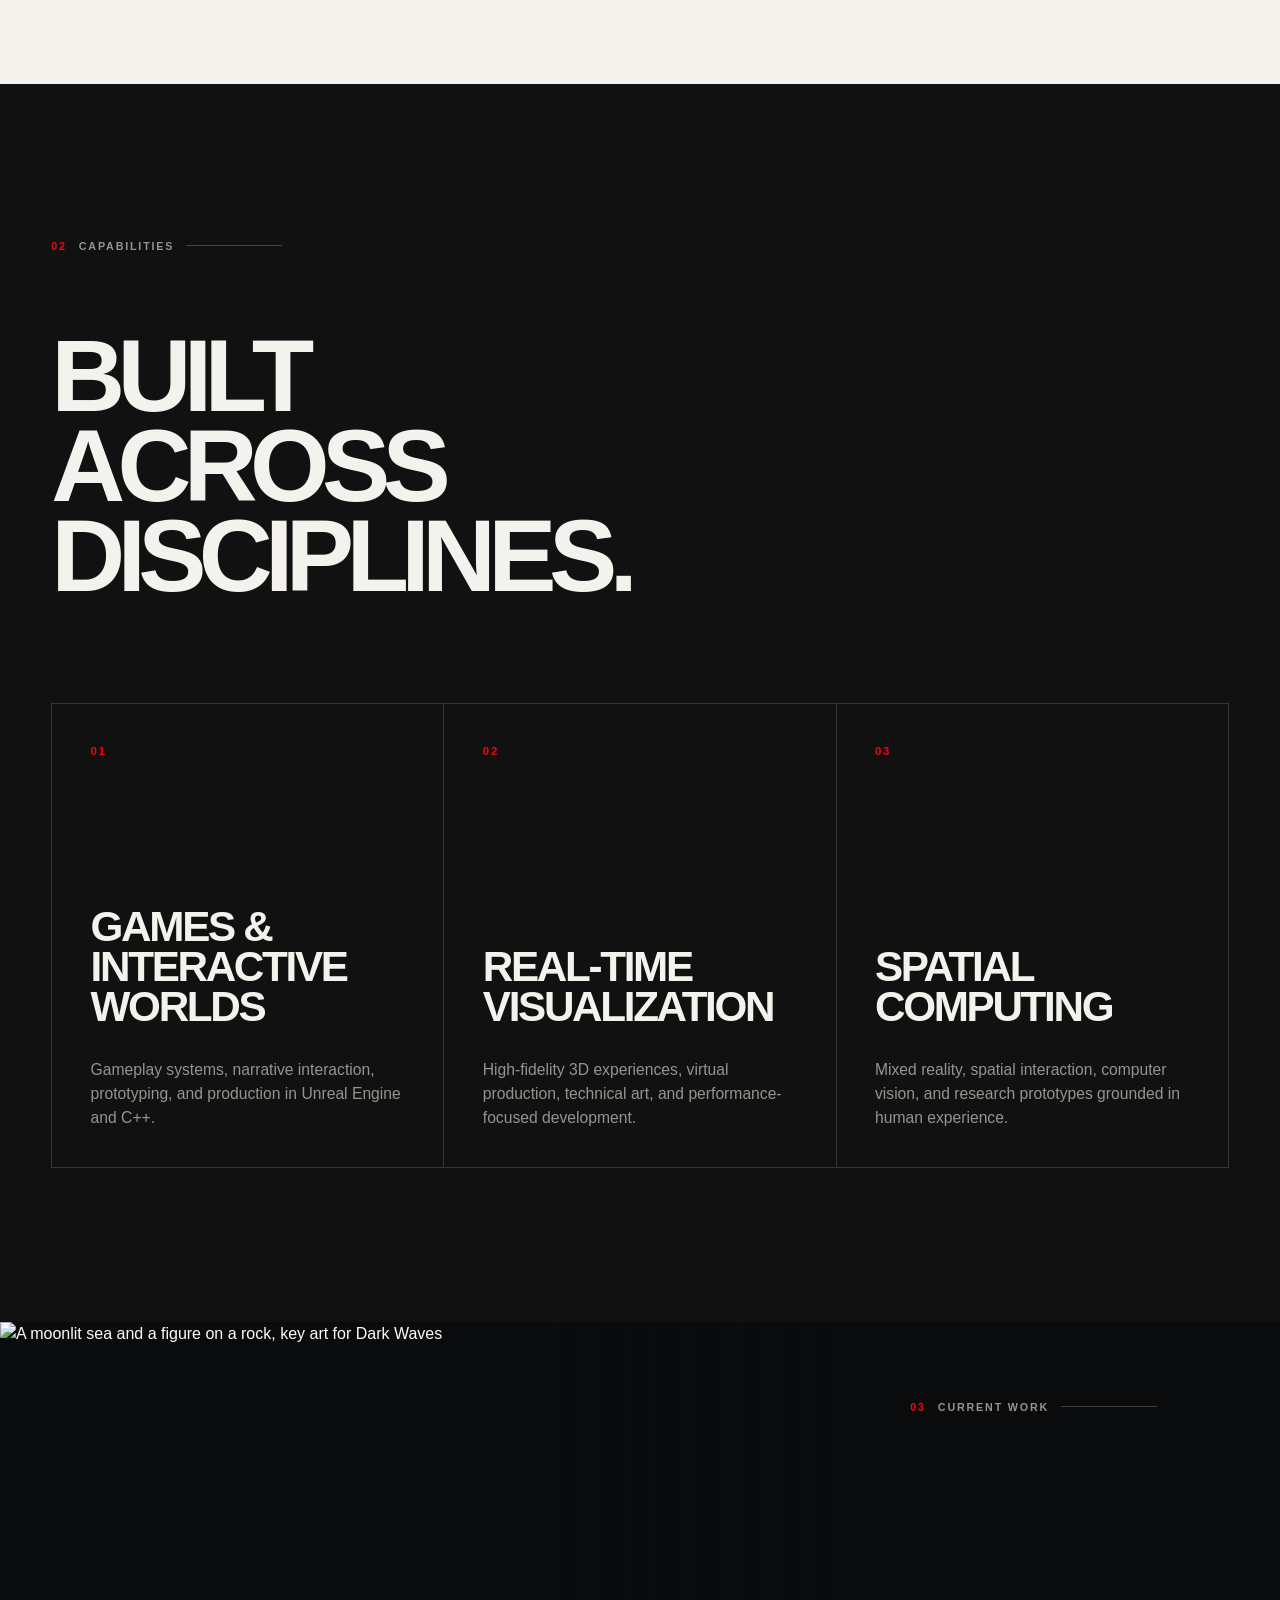
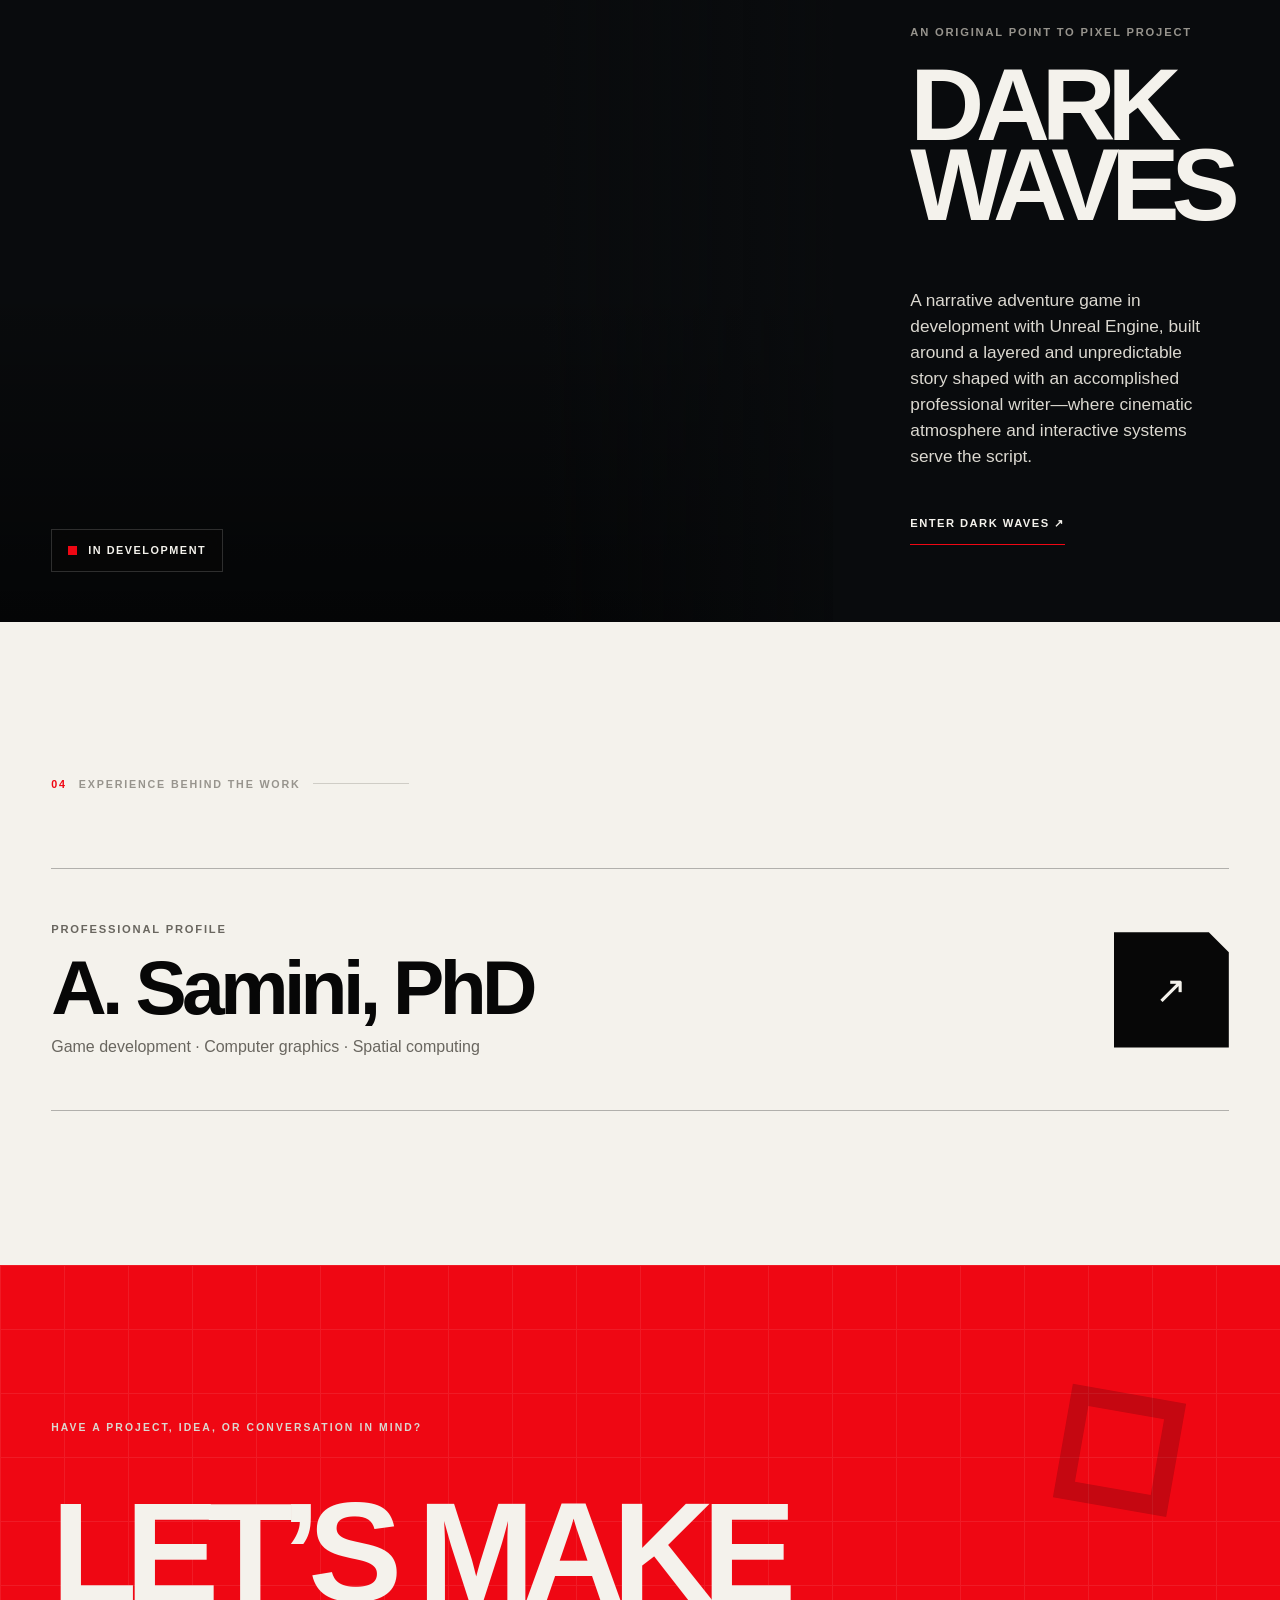
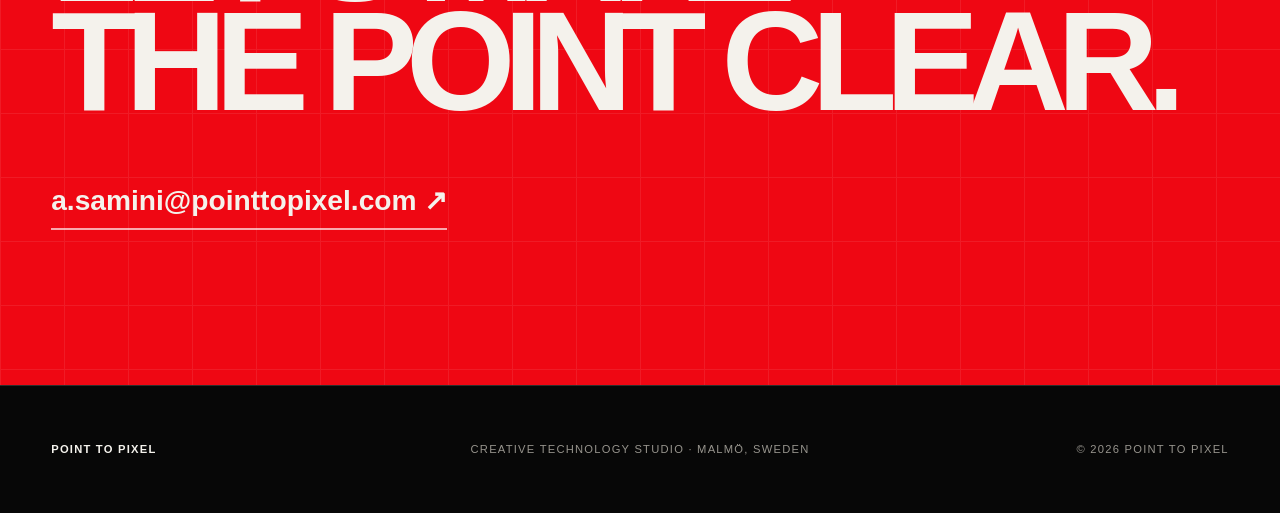
==== commit 64a6f70a: "Load refined Point to Pixel wordmark" ====
--- a/index.html
+++ b/index.html
@@ -48,7 +48,7 @@
         <p class="eyebrow reveal">Creative technology studio · Malmö, Sweden</p>
         <h1 class="sr-only" id="hero-title">Point to Pixel — Every Pixel Has a Point</h1>
         <picture class="hero-logo reveal reveal--logo">
-          <img src="/assets/brand/pointtopixel-logo.svg?v=20261110-original-letterforms" alt="Point to Pixel — Every Pixel Has a Point">
+          <img src="/assets/brand/pointtopixel-logo.svg?v=20261110-geometric-to" alt="Point to Pixel — Every Pixel Has a Point">
         </picture>
         <p class="hero-statement reveal"><span class="hero-lead">We create</span> <span class="typed" data-typed-items="games,real-time worlds,spatial experiences,interactive stories"></span><noscript> games.</noscript></p>
         <div class="hero-actions reveal">
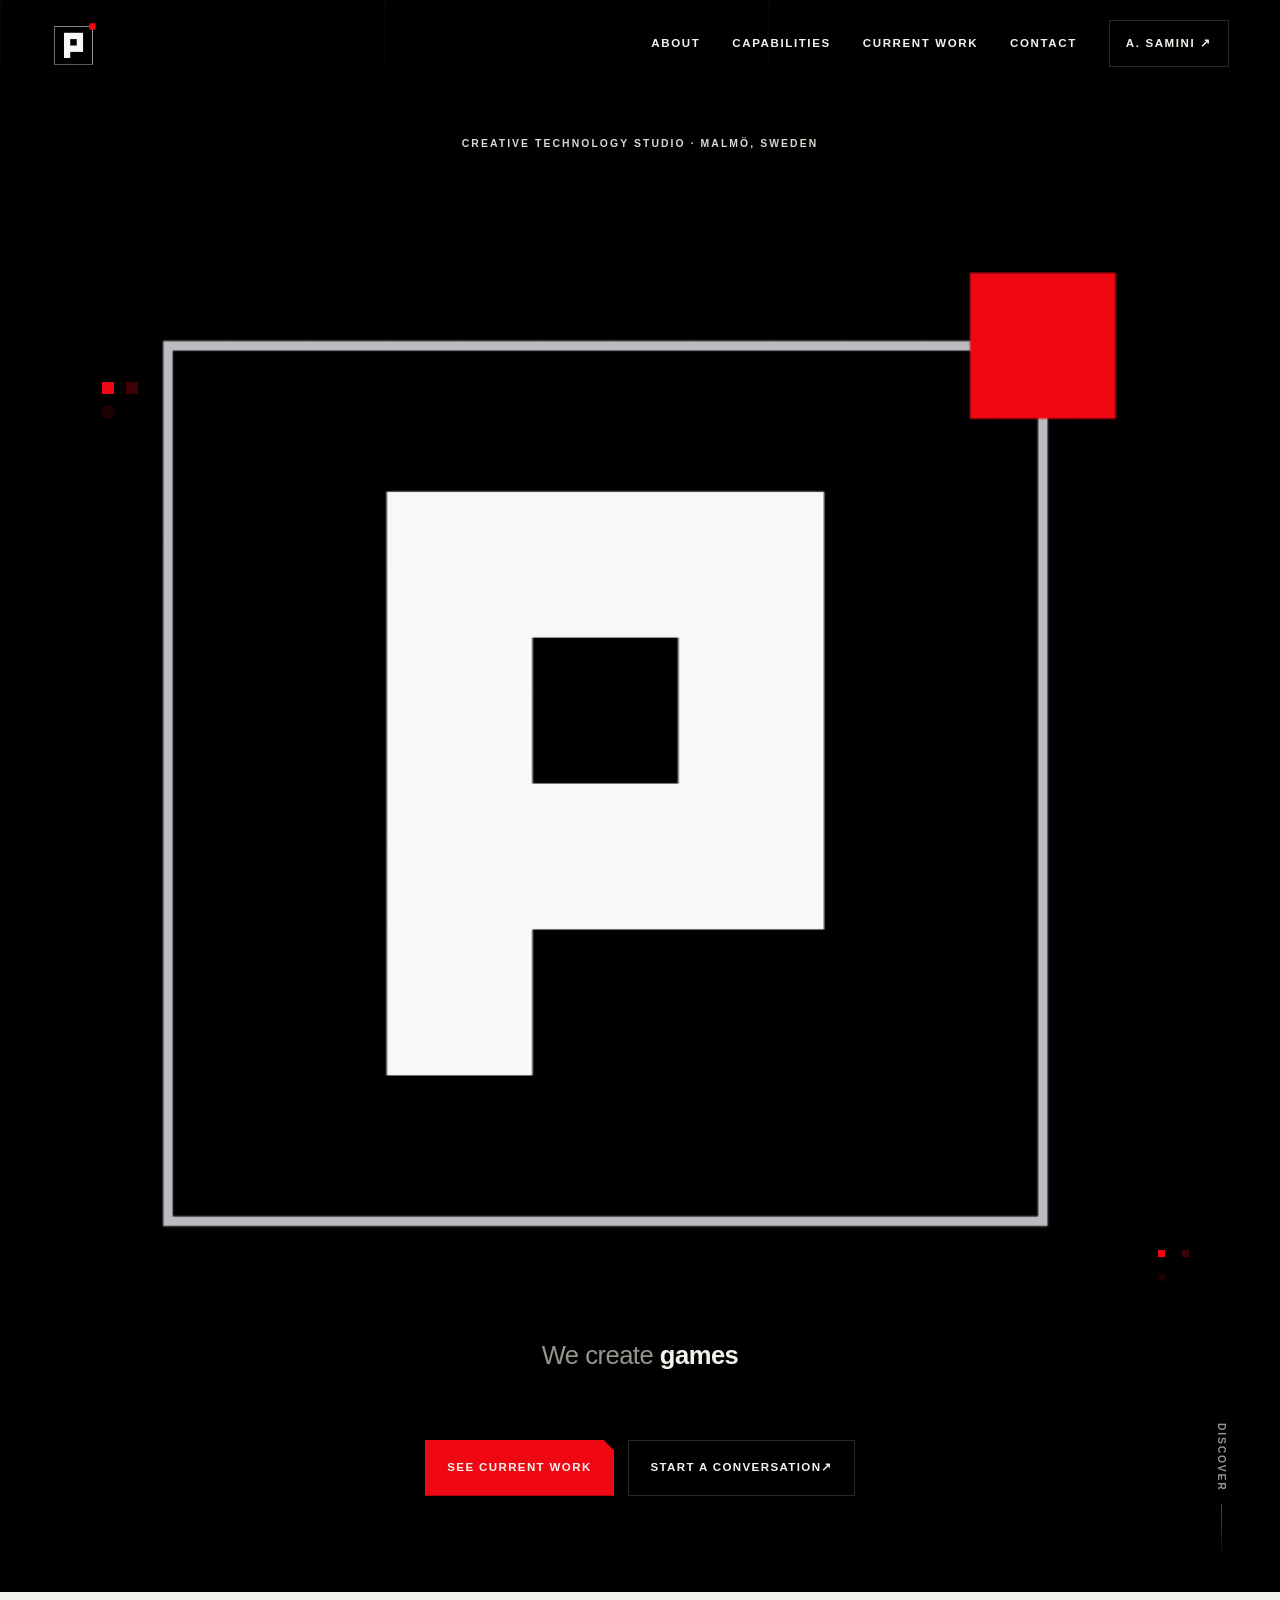
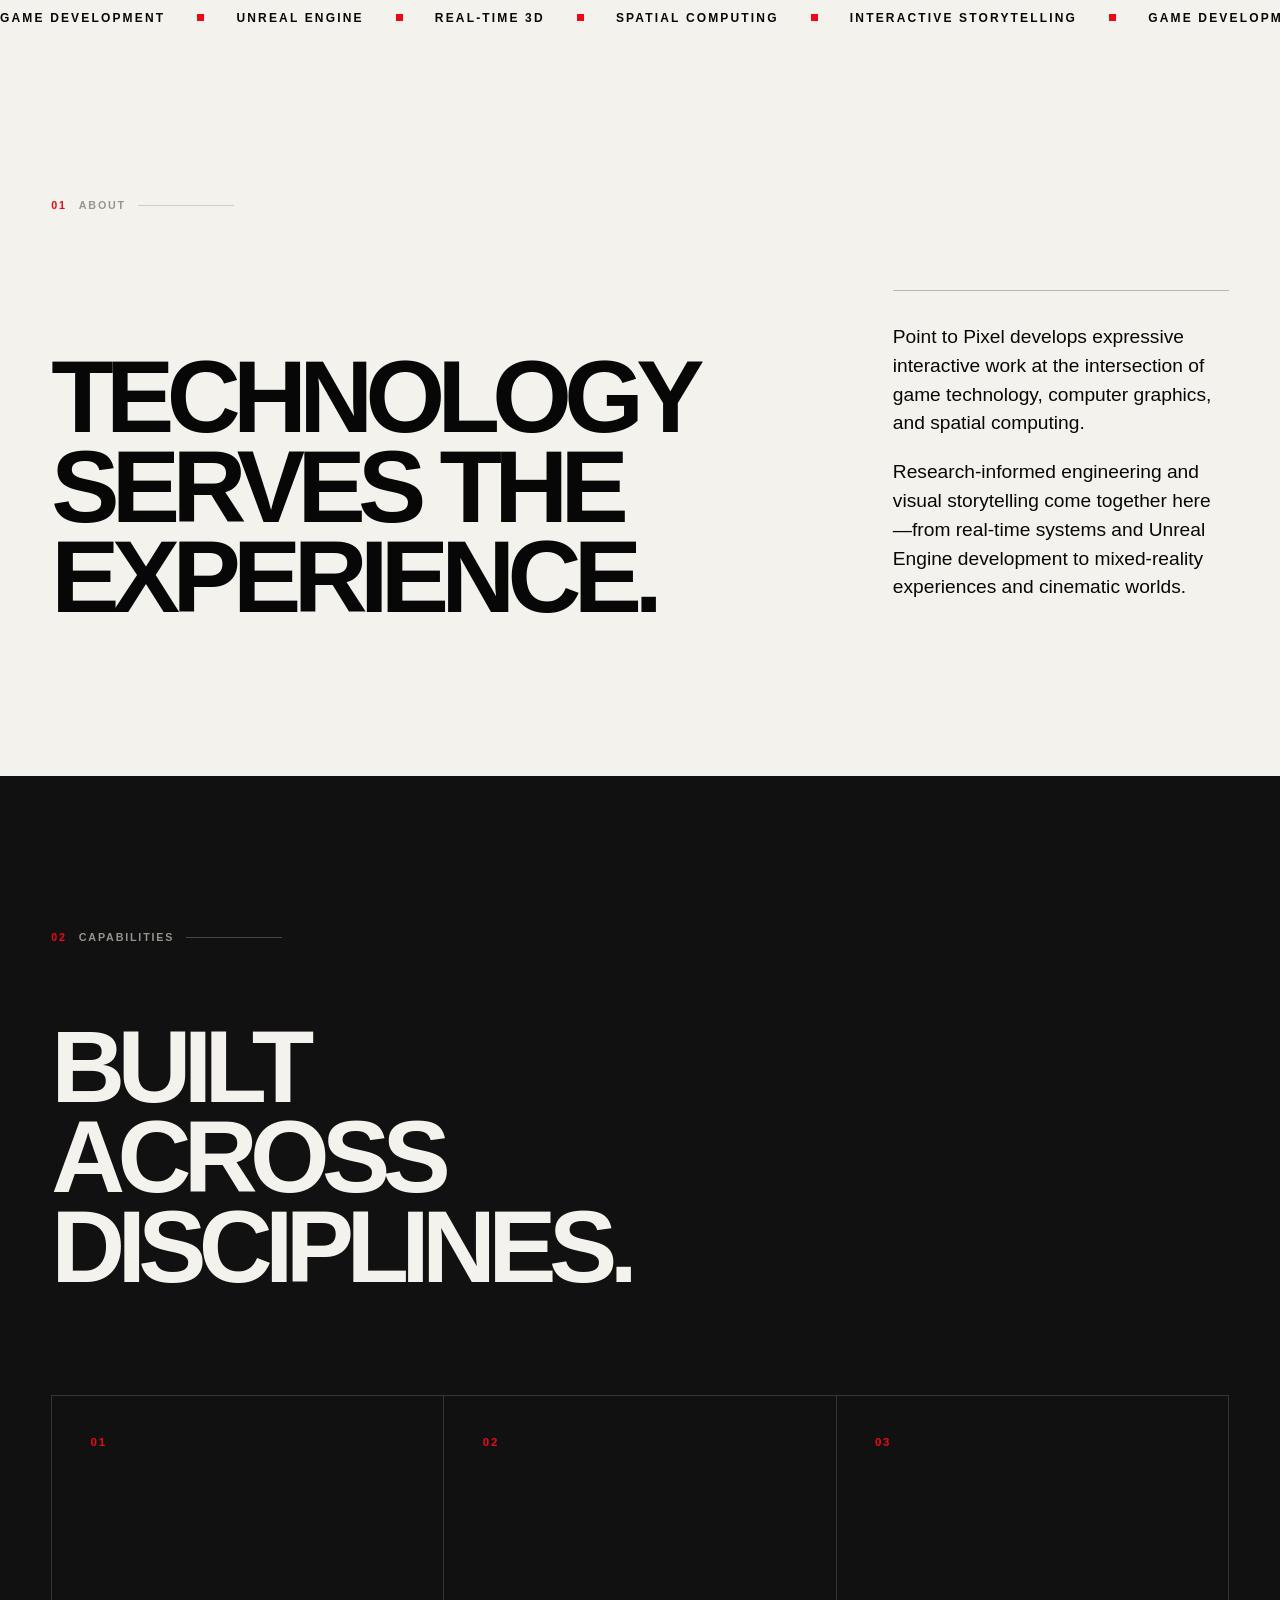
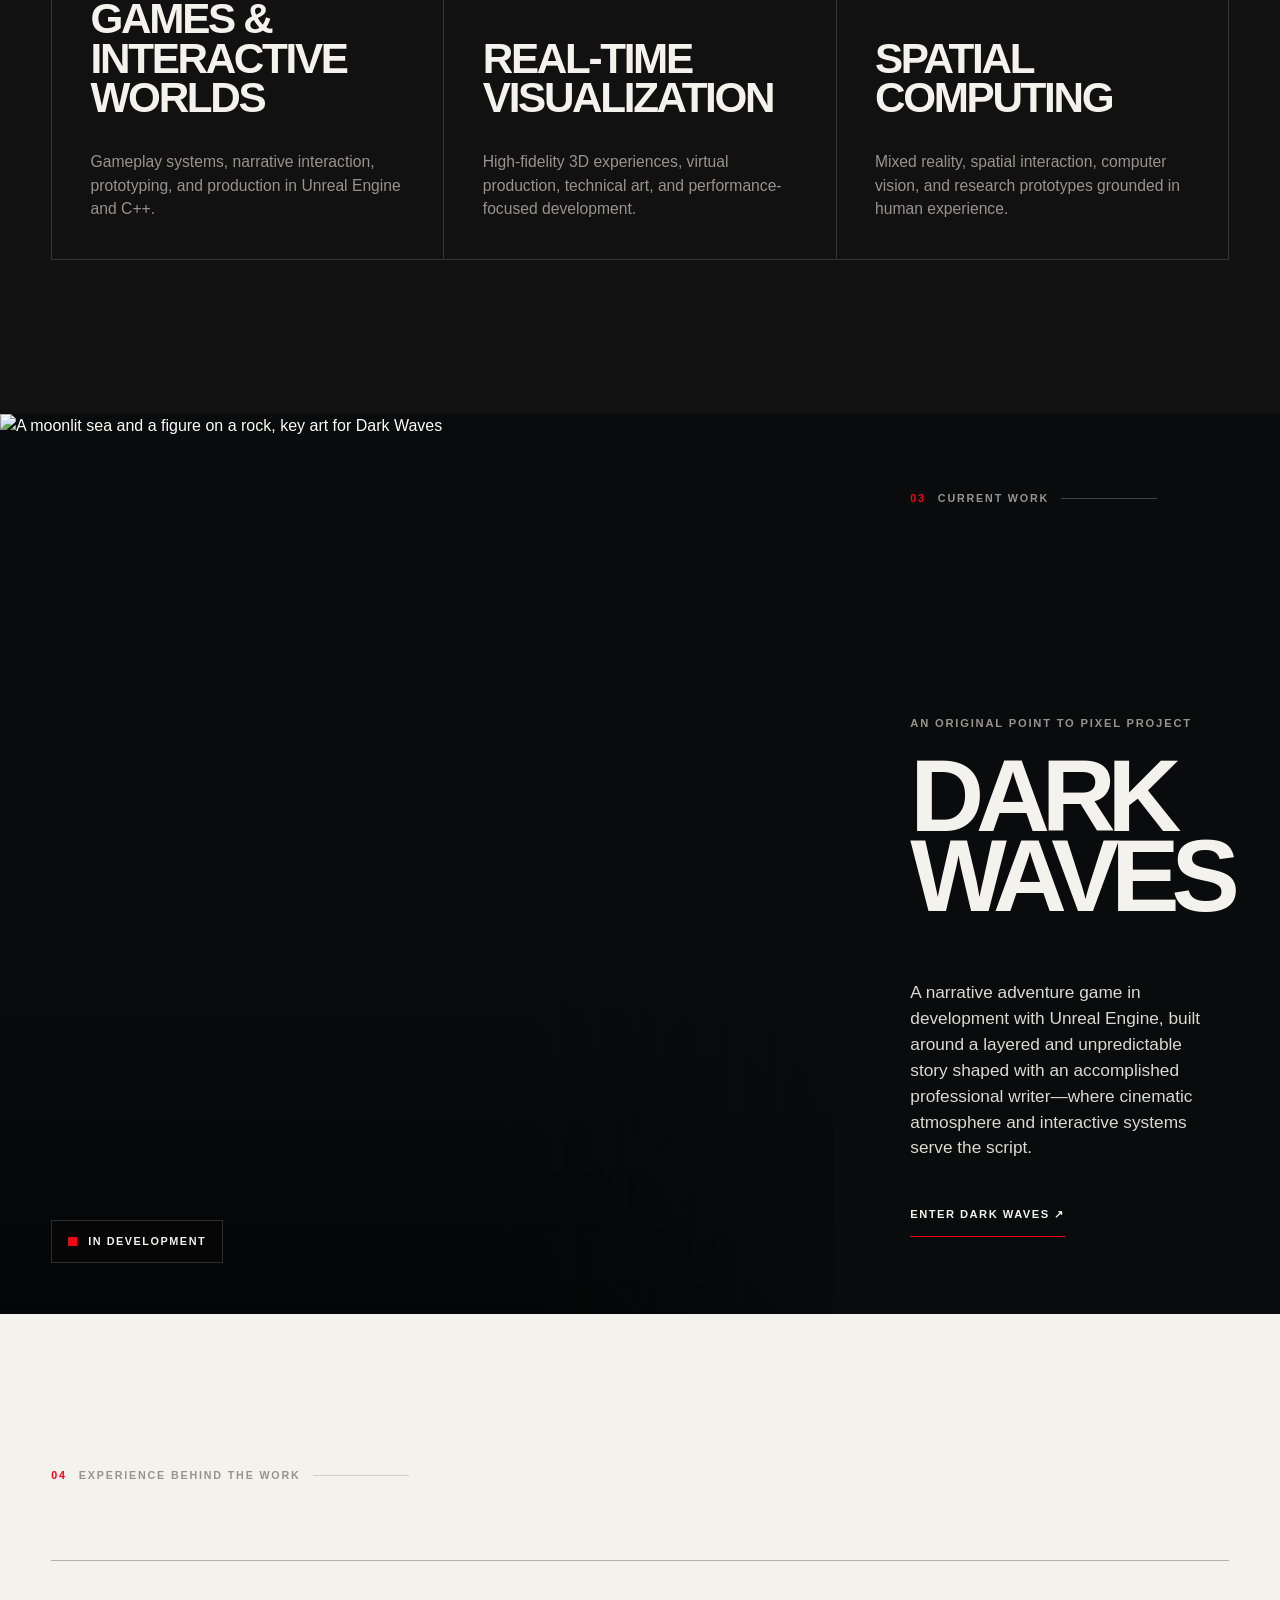
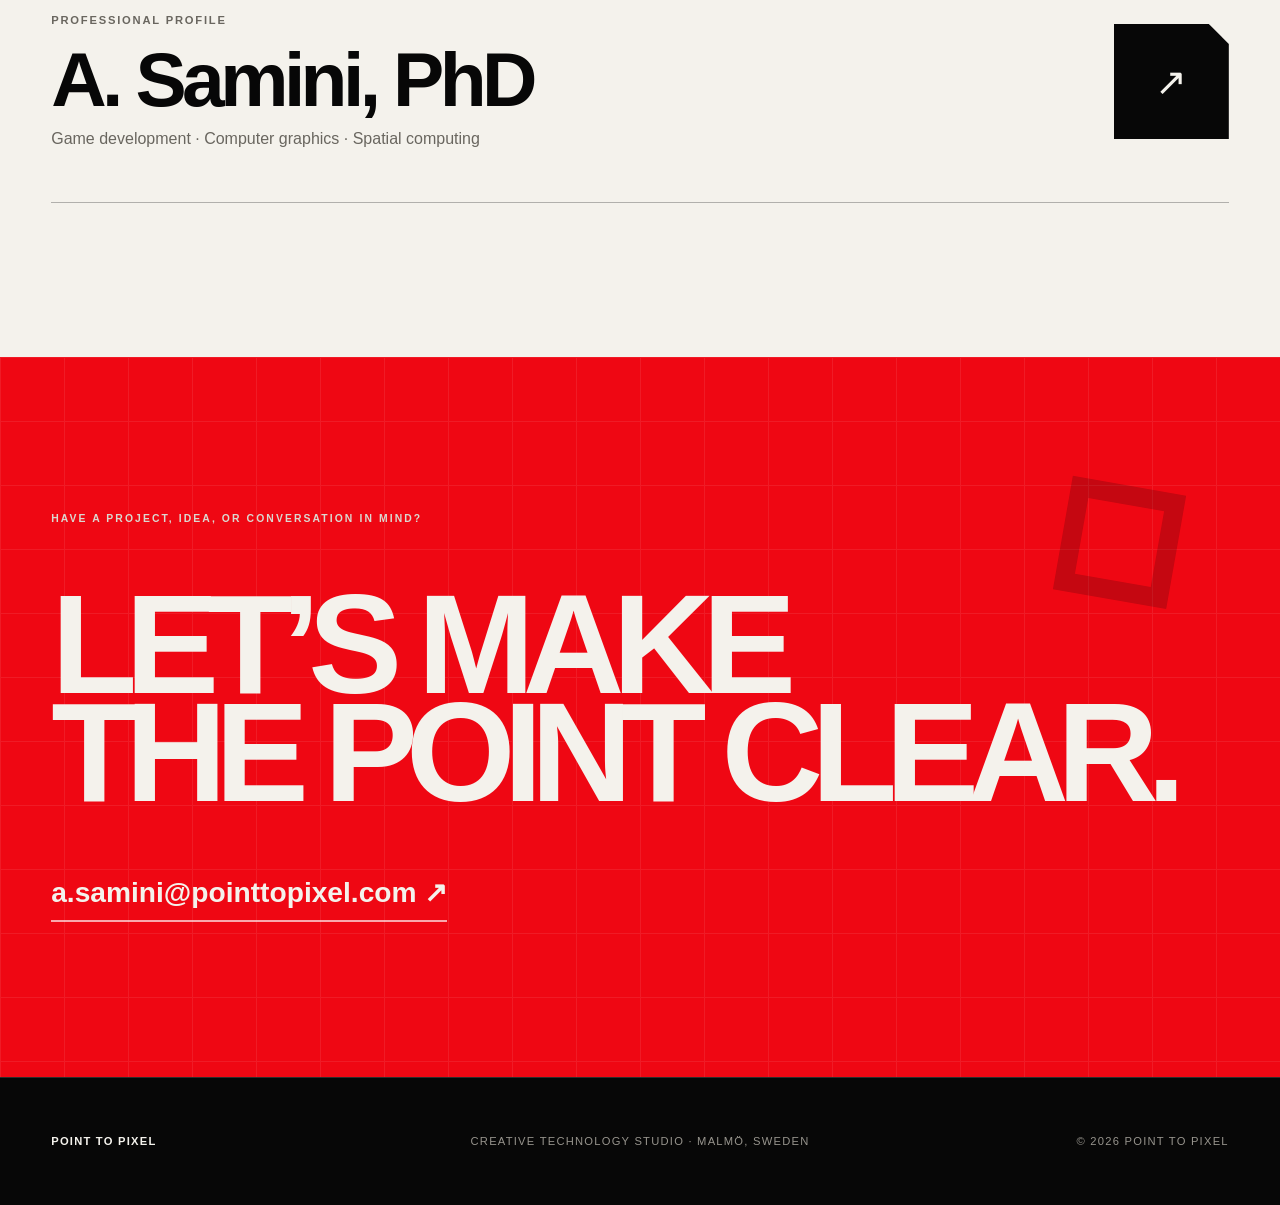
==== commit 1c14b730: "Use separate Point to Pixel logo assets" ====
--- a/index.html
+++ b/index.html
@@ -13,7 +13,7 @@
   <meta property="og:image" content="https://pointtopixel.com/assets/img/dark-waves-key-art.png">
   <link rel="canonical" href="https://pointtopixel.com/">
   <link rel="icon" href="/assets/brand/pointtopixel-identity-icon-black.png" type="image/png">
-  <link rel="stylesheet" href="/assets/css/pointtopixel-home.css?v=20261110-brand-migration">
+  <link rel="stylesheet" href="/assets/css/pointtopixel-home.css?v=20261111-separate-logo">
   <link rel="stylesheet" href="/assets/css/pointtopixel-brand.css?v=20261110-brand-migration">
 </head>
 <body>
@@ -47,9 +47,10 @@
       <div class="hero-content">
         <p class="eyebrow reveal">Creative technology studio · Malmö, Sweden</p>
         <h1 class="sr-only" id="hero-title">Point to Pixel — Every Pixel Has a Point</h1>
-        <picture class="hero-logo reveal reveal--logo">
-          <img src="/assets/brand/pointtopixel-logo.svg?v=20261110-geometric-to" alt="Point to Pixel — Every Pixel Has a Point">
-        </picture>
+        <div class="hero-logo reveal reveal--logo" role="img" aria-label="Point to Pixel — Every Pixel Has a Point">
+          <img class="hero-logo__mark" src="/assets/brand/pointtopixel-identity-mark.png" alt="">
+          <img class="hero-logo__wordmark" src="/assets/brand/pointtopixel-wordmark-trail.svg?v=20261111" alt="">
+        </div>
         <p class="hero-statement reveal"><span class="hero-lead">We create</span> <span class="typed" data-typed-items="games,real-time worlds,spatial experiences,interactive stories"></span><noscript> games.</noscript></p>
         <div class="hero-actions reveal">
           <a class="button button--primary" href="#dark-waves">See current work</a>
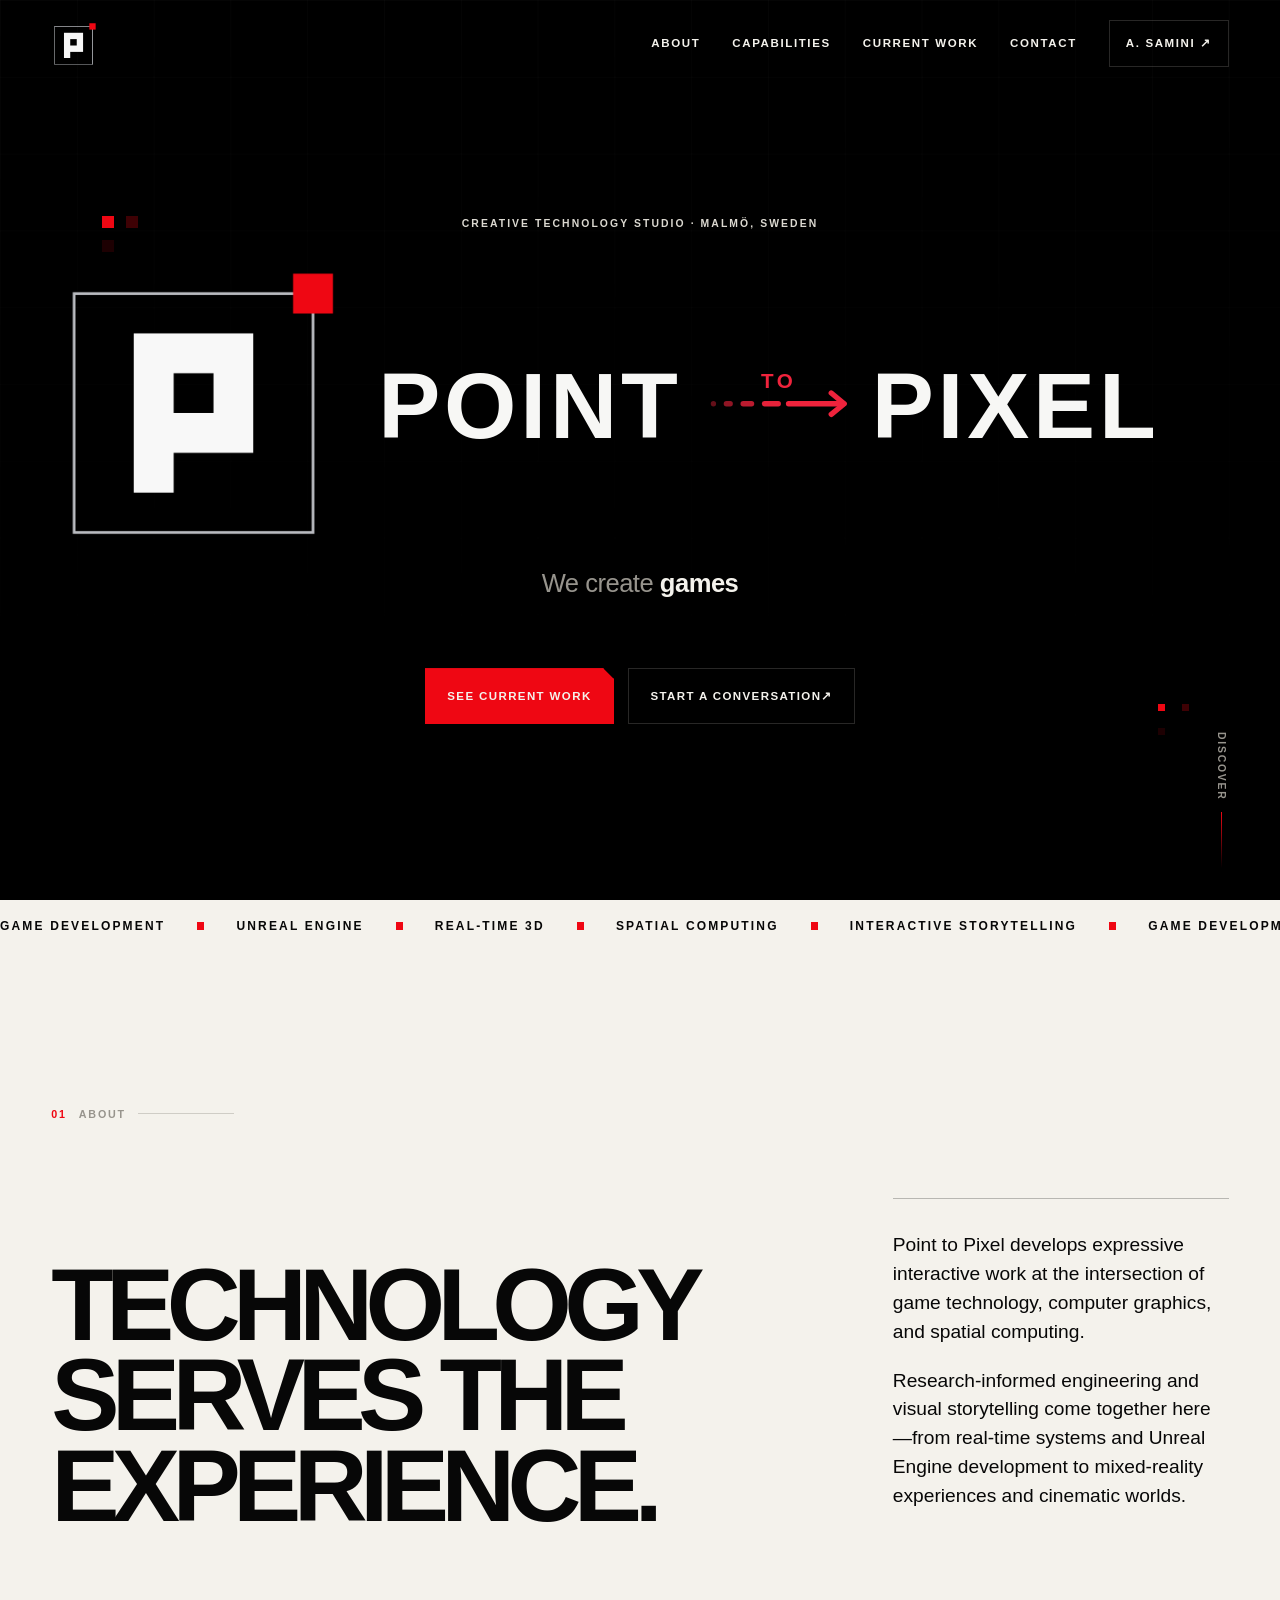
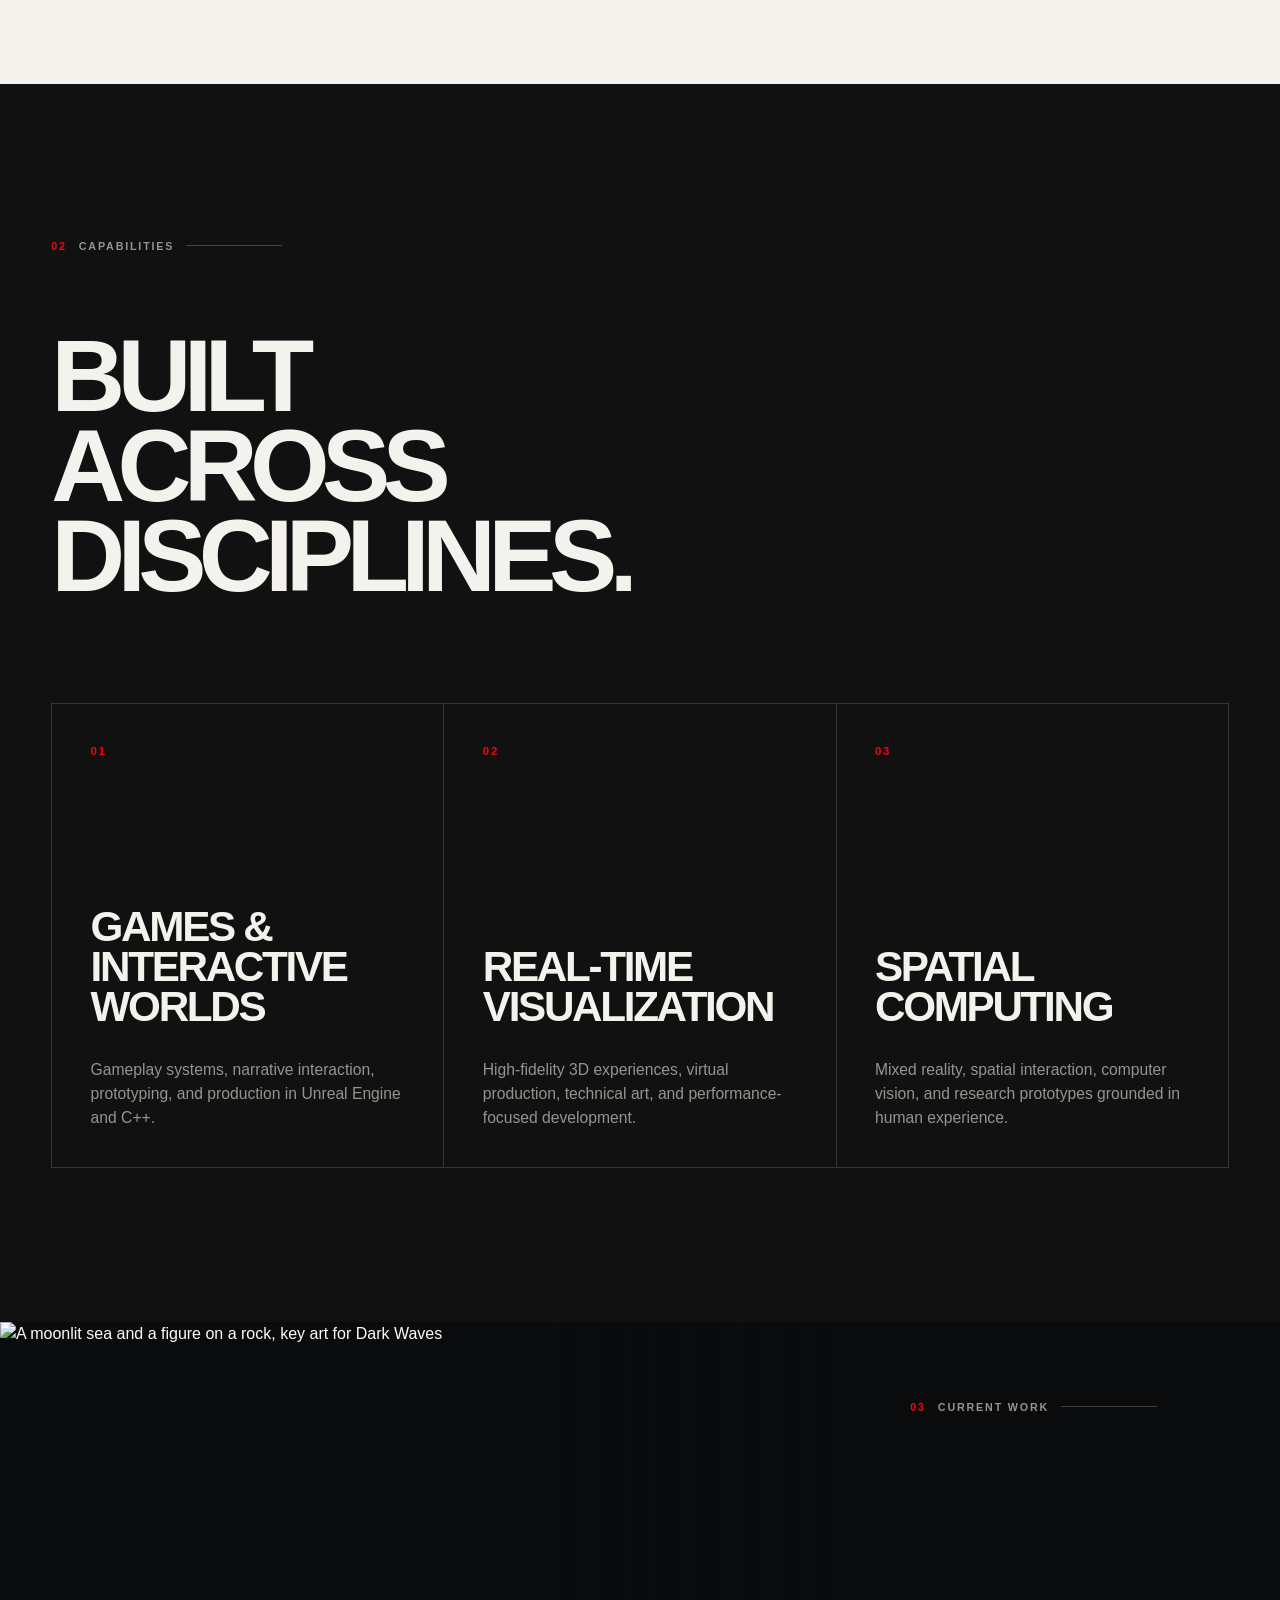
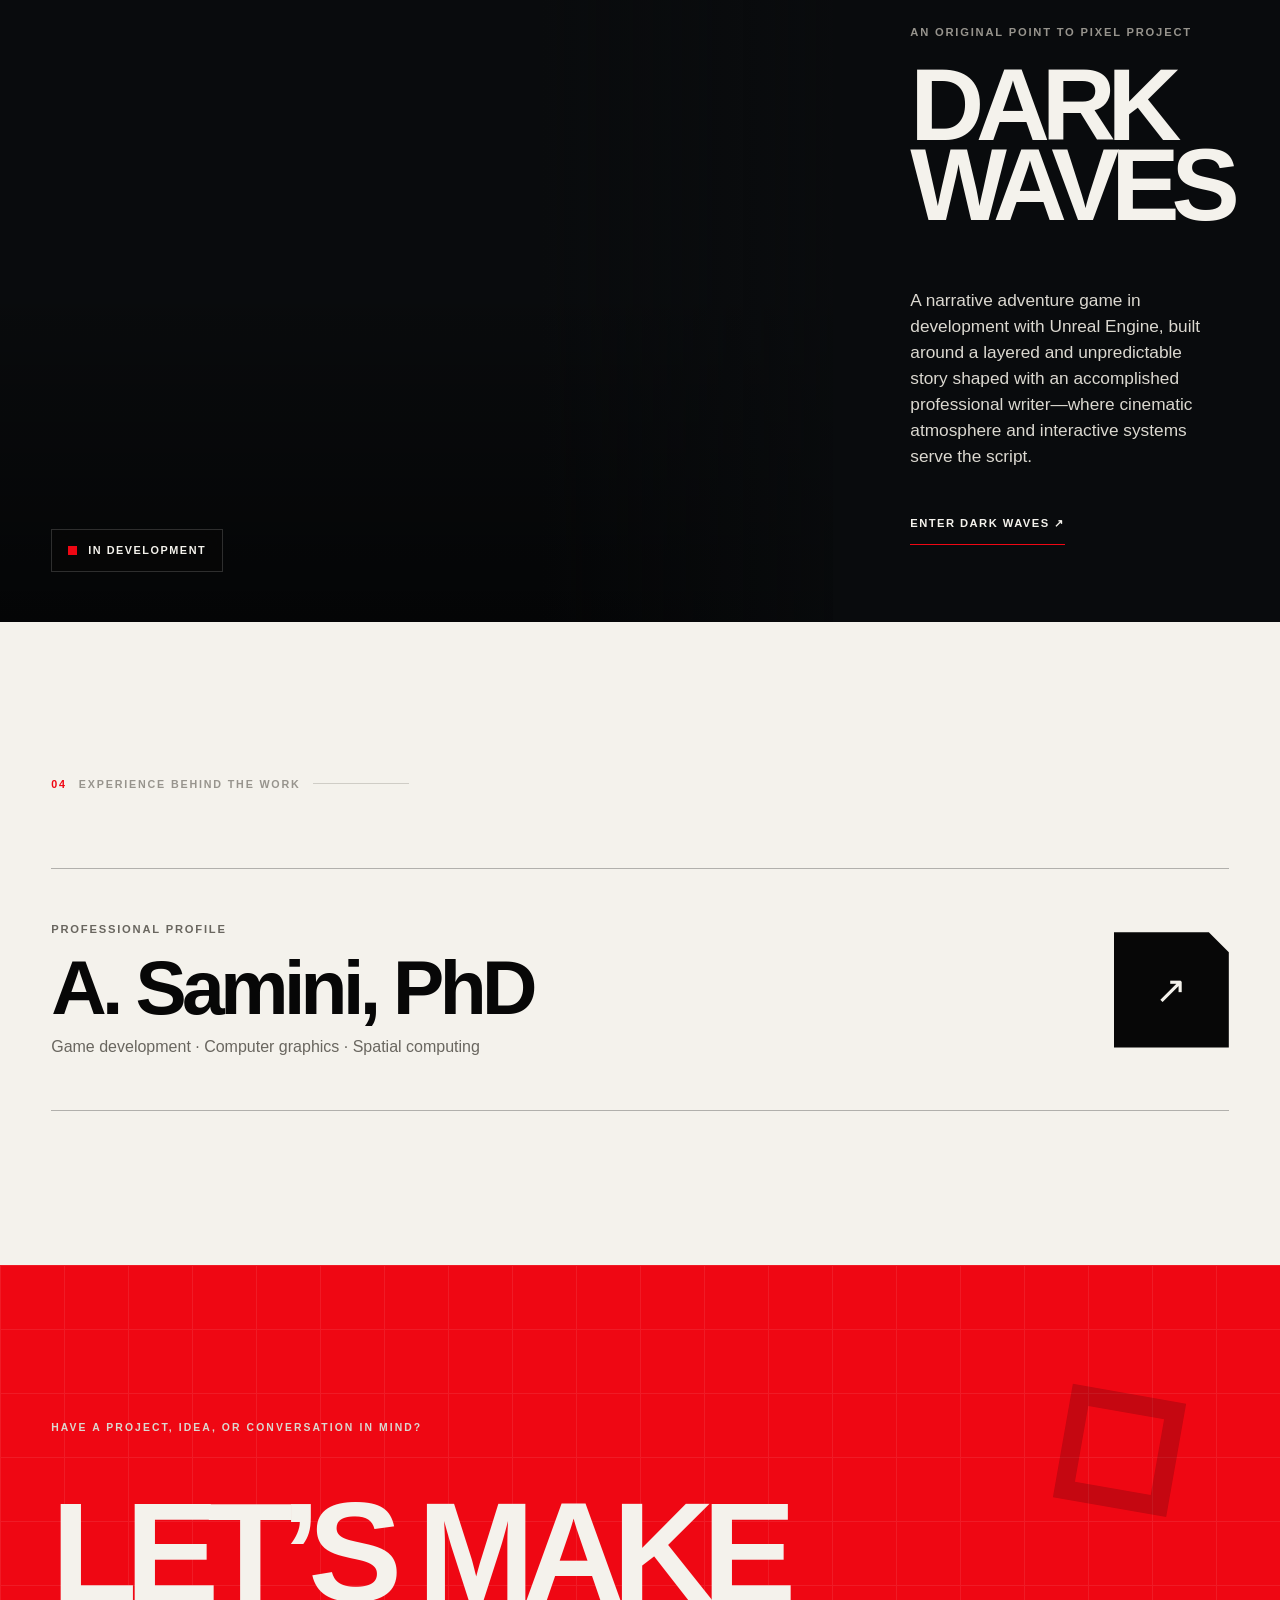
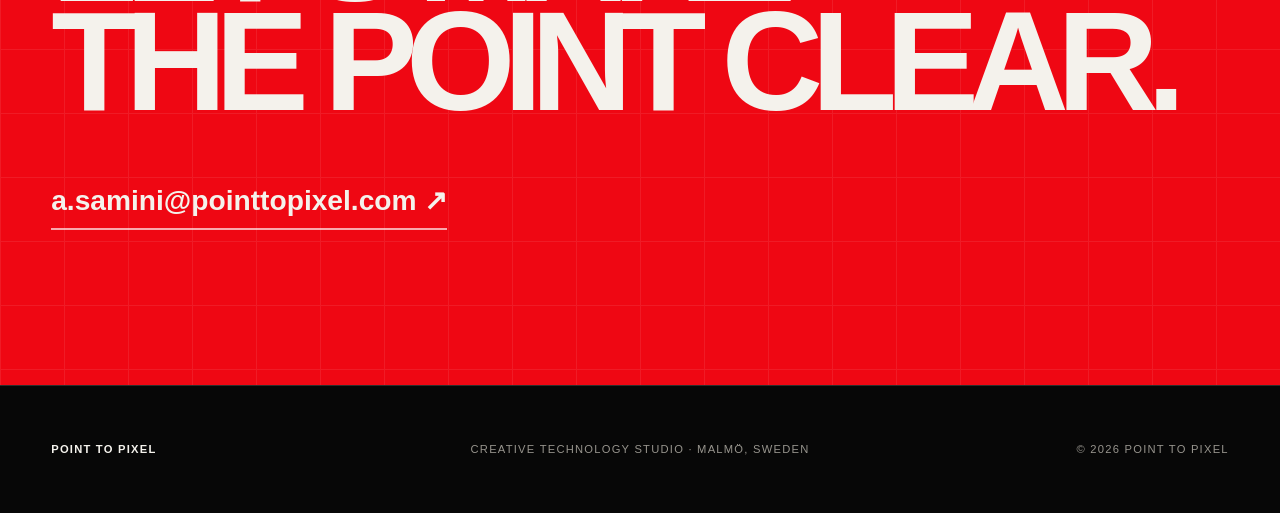
==== commit d2dee166: "Refresh homepage logo assets" ====
--- a/index.html
+++ b/index.html
@@ -13,7 +13,7 @@
   <meta property="og:image" content="https://pointtopixel.com/assets/img/dark-waves-key-art.png">
   <link rel="canonical" href="https://pointtopixel.com/">
   <link rel="icon" href="/assets/brand/pointtopixel-identity-icon-black.png" type="image/png">
-  <link rel="stylesheet" href="/assets/css/pointtopixel-home.css?v=20261111-separate-logo">
+  <link rel="stylesheet" href="/assets/css/pointtopixel-home.css?v=20261111-separate-logo-2">
   <link rel="stylesheet" href="/assets/css/pointtopixel-brand.css?v=20261110-brand-migration">
 </head>
 <body>
--- a/assets/css/pointtopixel-home.css
+++ b/assets/css/pointtopixel-home.css
@@ -223,13 +223,25 @@
 }
 
 .hero-logo {
-  display: block;
-  width: min(94%, 78rem);
+  display: flex;
+  align-items: center;
+  justify-content: center;
+  gap: clamp(1rem, 2.75vw, 3rem);
+  width: min(96%, 84rem);
   margin: clamp(2rem, 5vh, 4.5rem) auto clamp(1.5rem, 4vh, 3.5rem);
 }
 
-.hero-logo img {
-  width: 100%;
+.hero-logo__mark {
+  flex: 0 0 clamp(10rem, 20vw, 19rem);
+  width: clamp(10rem, 20vw, 19rem);
+  height: auto;
+  transform: scale(1.18);
+}
+
+.hero-logo__wordmark {
+  flex: 1 1 auto;
+  width: min(100%, 62rem);
+  min-width: 0;
   height: auto;
 }
 
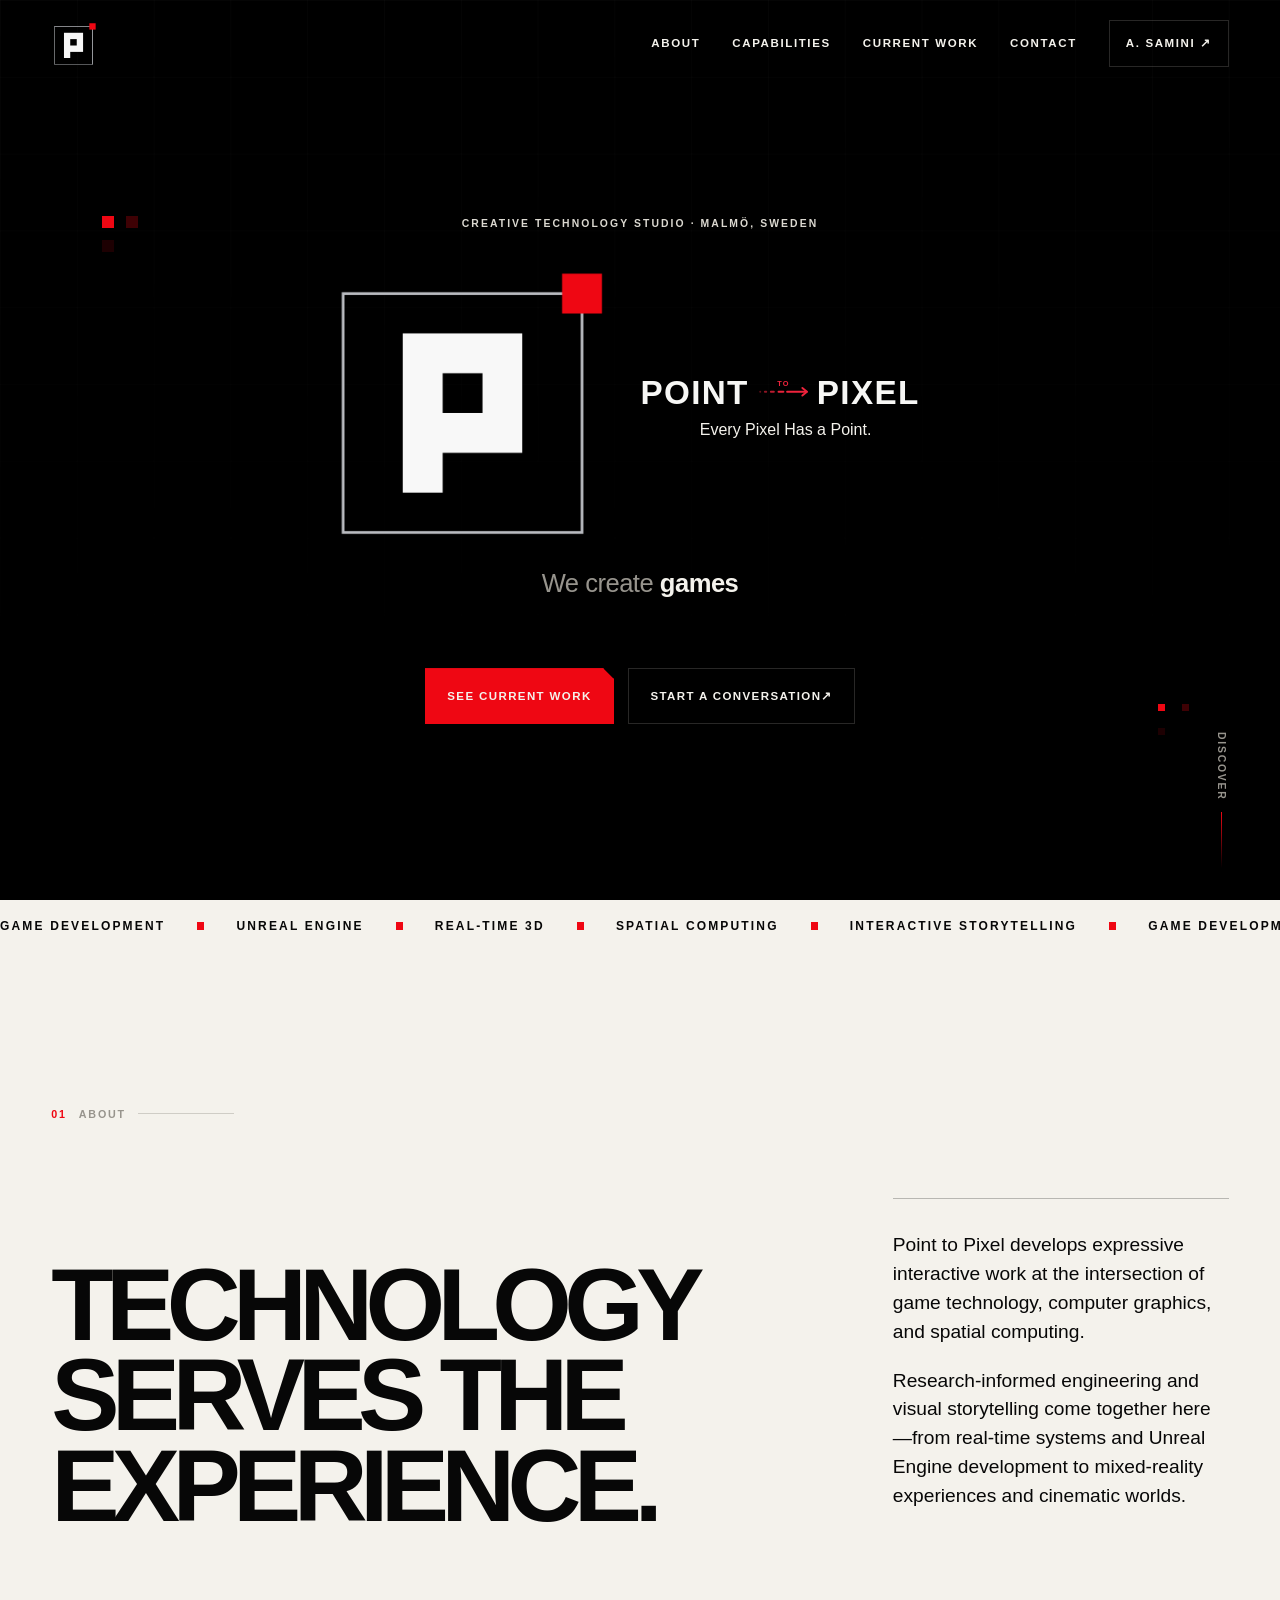
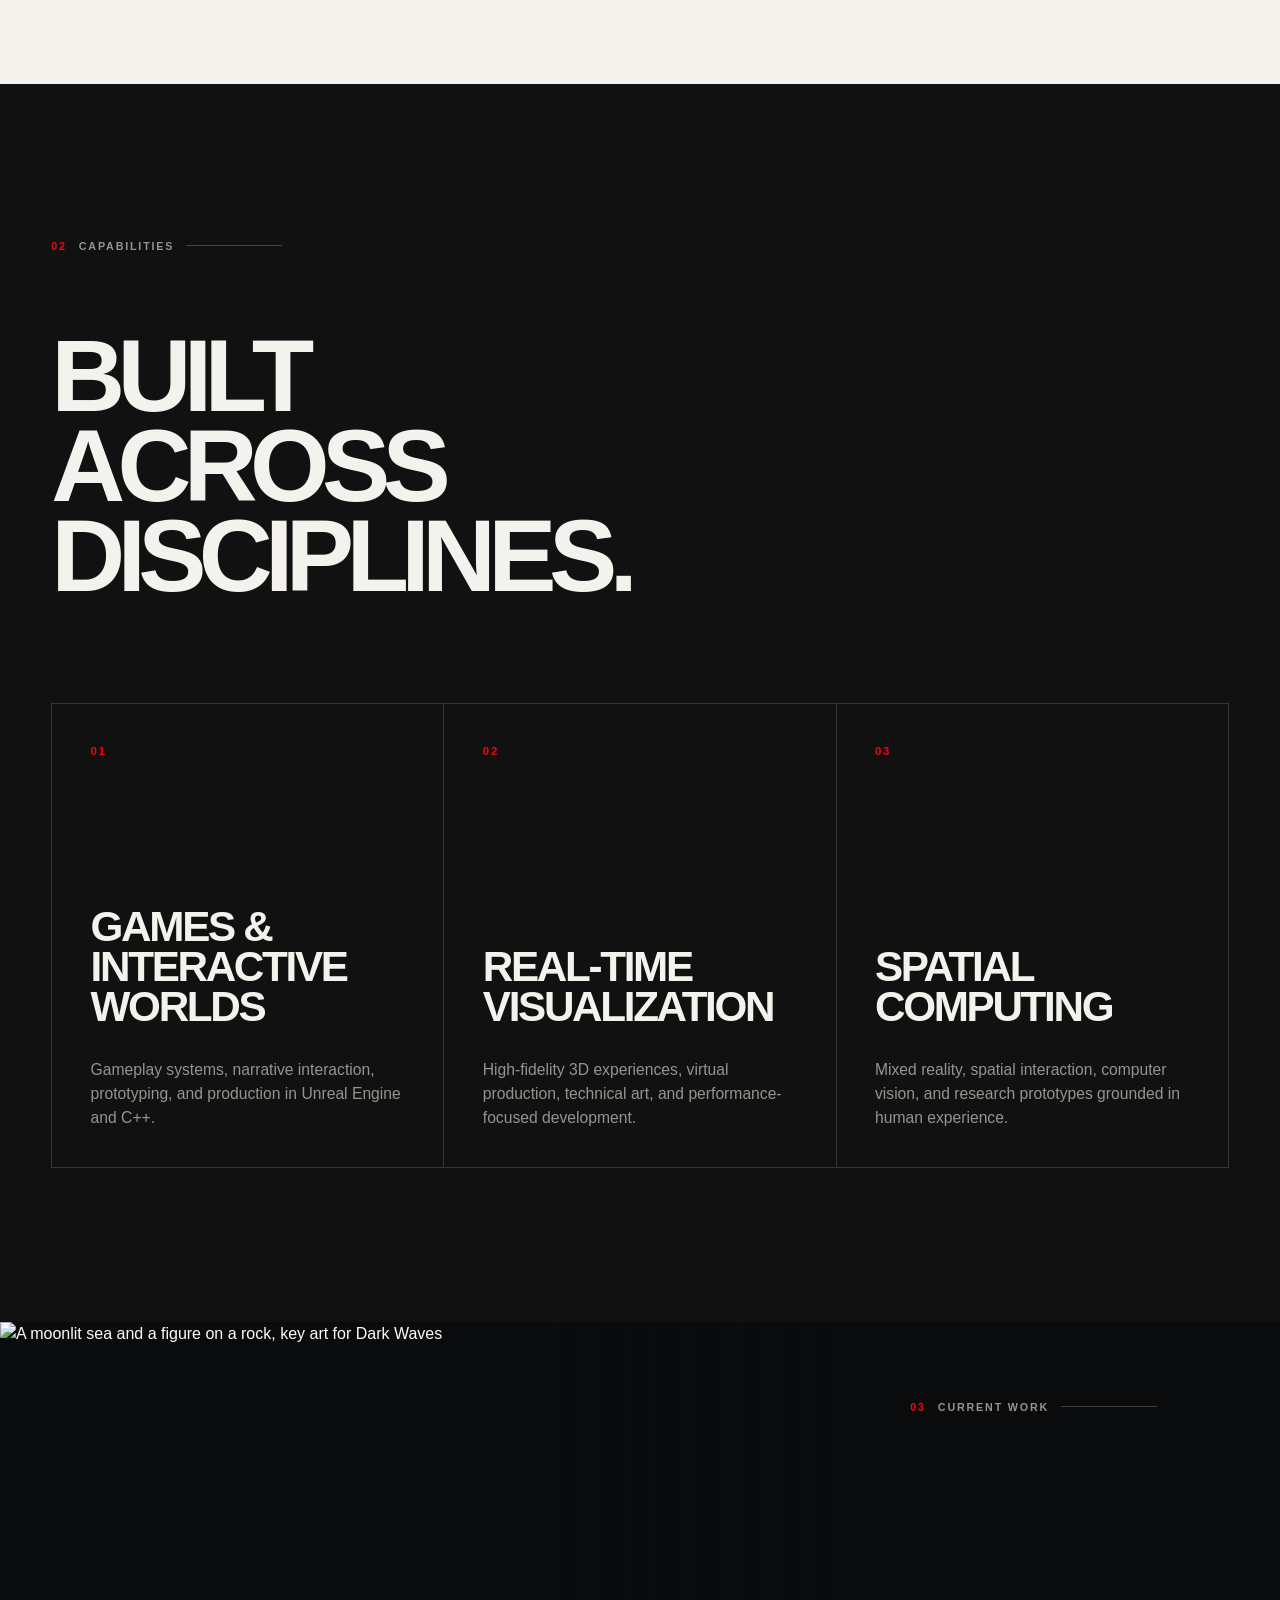
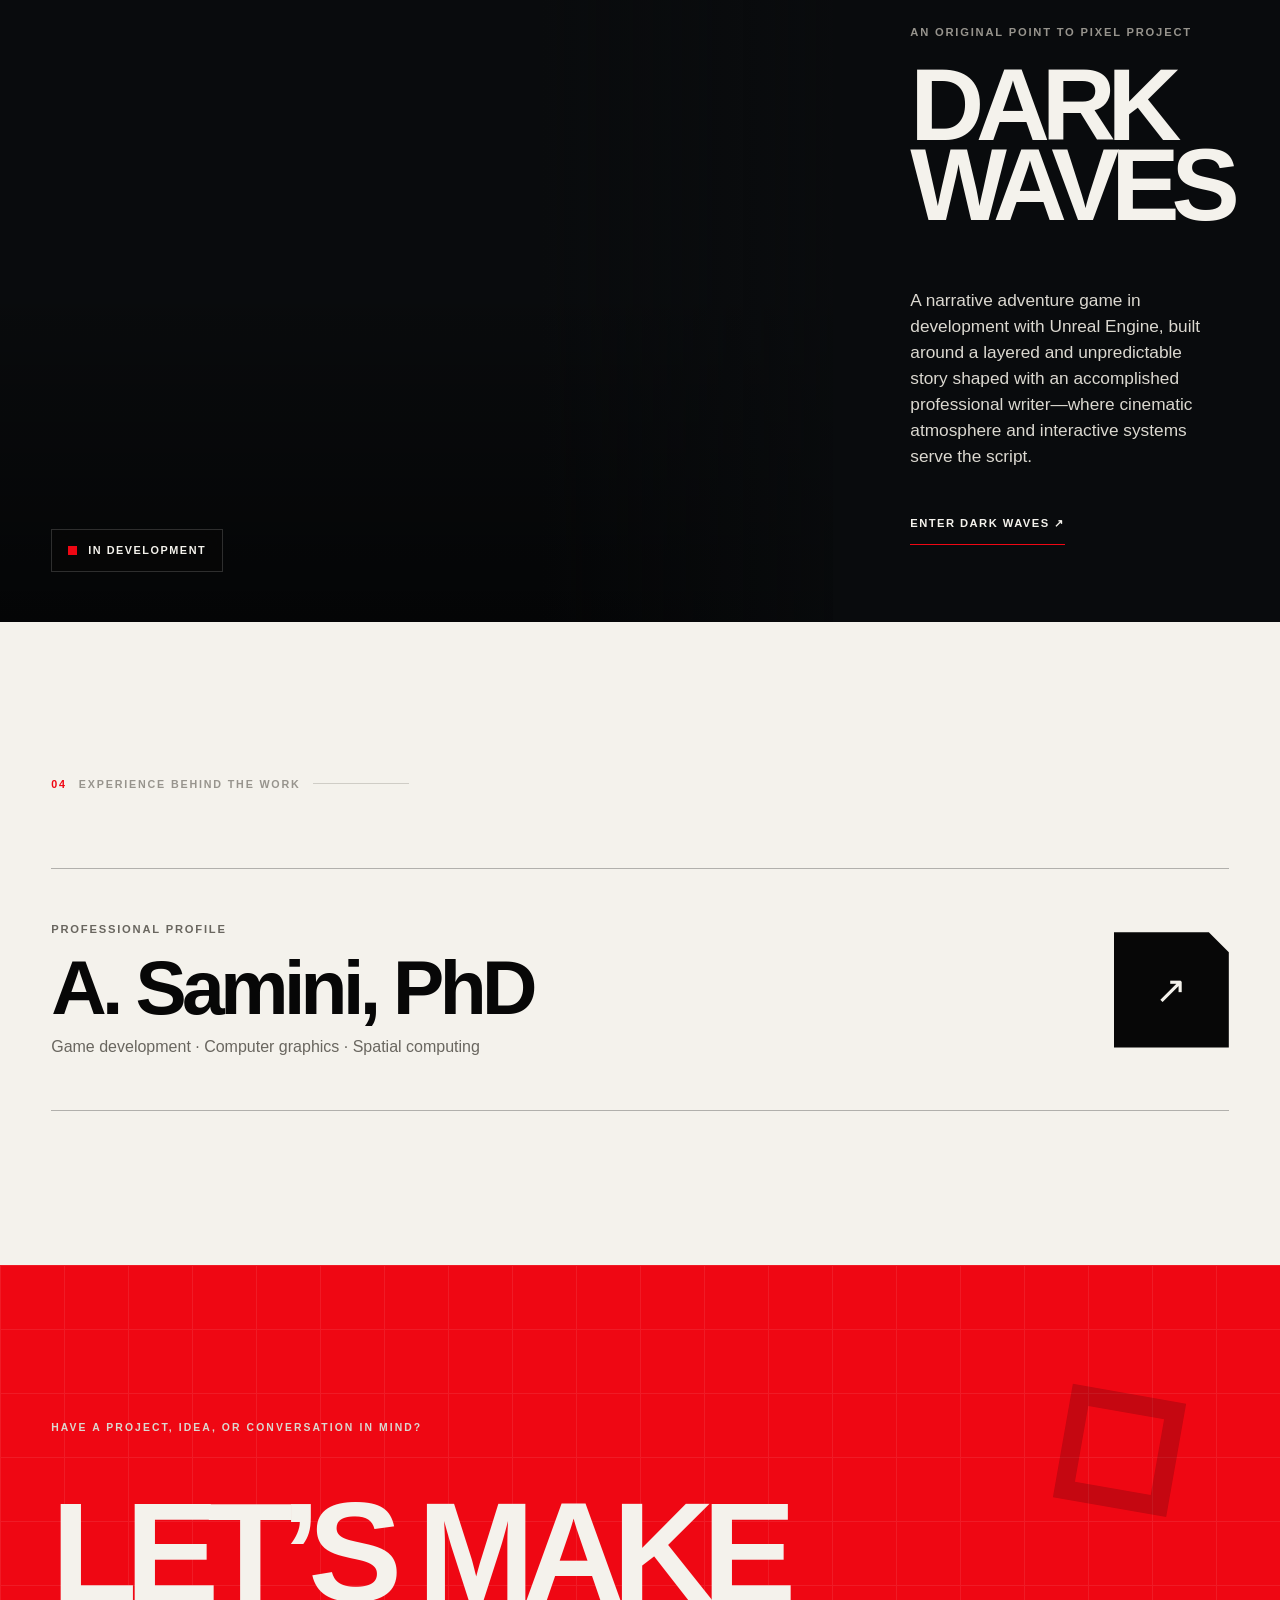
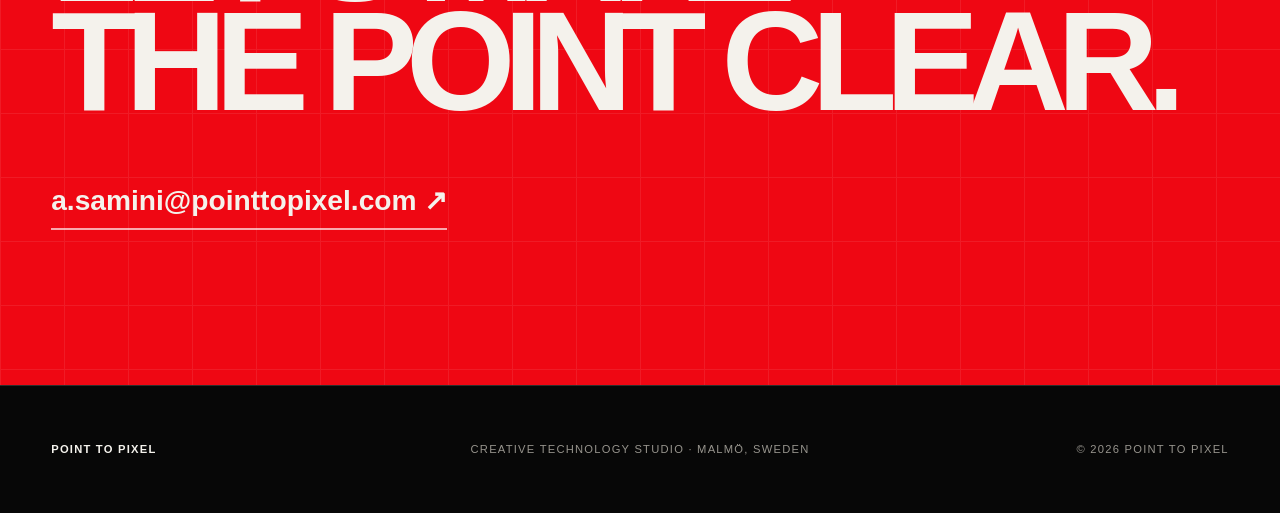
==== commit 86f830d7: "Match homepage logo lockup" ====
--- a/index.html
+++ b/index.html
@@ -13,7 +13,7 @@
   <meta property="og:image" content="https://pointtopixel.com/assets/img/dark-waves-key-art.png">
   <link rel="canonical" href="https://pointtopixel.com/">
   <link rel="icon" href="/assets/brand/pointtopixel-identity-icon-black.png" type="image/png">
-  <link rel="stylesheet" href="/assets/css/pointtopixel-home.css?v=20261111-separate-logo-2">
+  <link rel="stylesheet" href="/assets/css/pointtopixel-home.css?v=20261111-reference-lockup-1">
   <link rel="stylesheet" href="/assets/css/pointtopixel-brand.css?v=20261110-brand-migration">
 </head>
 <body>
@@ -48,8 +48,11 @@
         <p class="eyebrow reveal">Creative technology studio · Malmö, Sweden</p>
         <h1 class="sr-only" id="hero-title">Point to Pixel — Every Pixel Has a Point</h1>
         <div class="hero-logo reveal reveal--logo" role="img" aria-label="Point to Pixel — Every Pixel Has a Point">
-          <img class="hero-logo__mark" src="/assets/brand/pointtopixel-identity-mark.png" alt="">
-          <img class="hero-logo__wordmark" src="/assets/brand/pointtopixel-wordmark-trail.svg?v=20261111" alt="">
+          <img class="hero-logo__mark" src="/assets/brand/pointtopixel-identity-mark.png" alt="" aria-hidden="true">
+          <span class="hero-logo__type" aria-hidden="true">
+            <img class="hero-logo__wordmark" src="/assets/brand/pointtopixel-wordmark-trail.svg?v=20261111-reference-lockup-1" alt="">
+            <span class="hero-logo__tagline">Every Pixel Has a Point<span class="hero-logo__period">.</span></span>
+          </span>
         </div>
         <p class="hero-statement reveal"><span class="hero-lead">We create</span> <span class="typed" data-typed-items="games,real-time worlds,spatial experiences,interactive stories"></span><noscript> games.</noscript></p>
         <div class="hero-actions reveal">
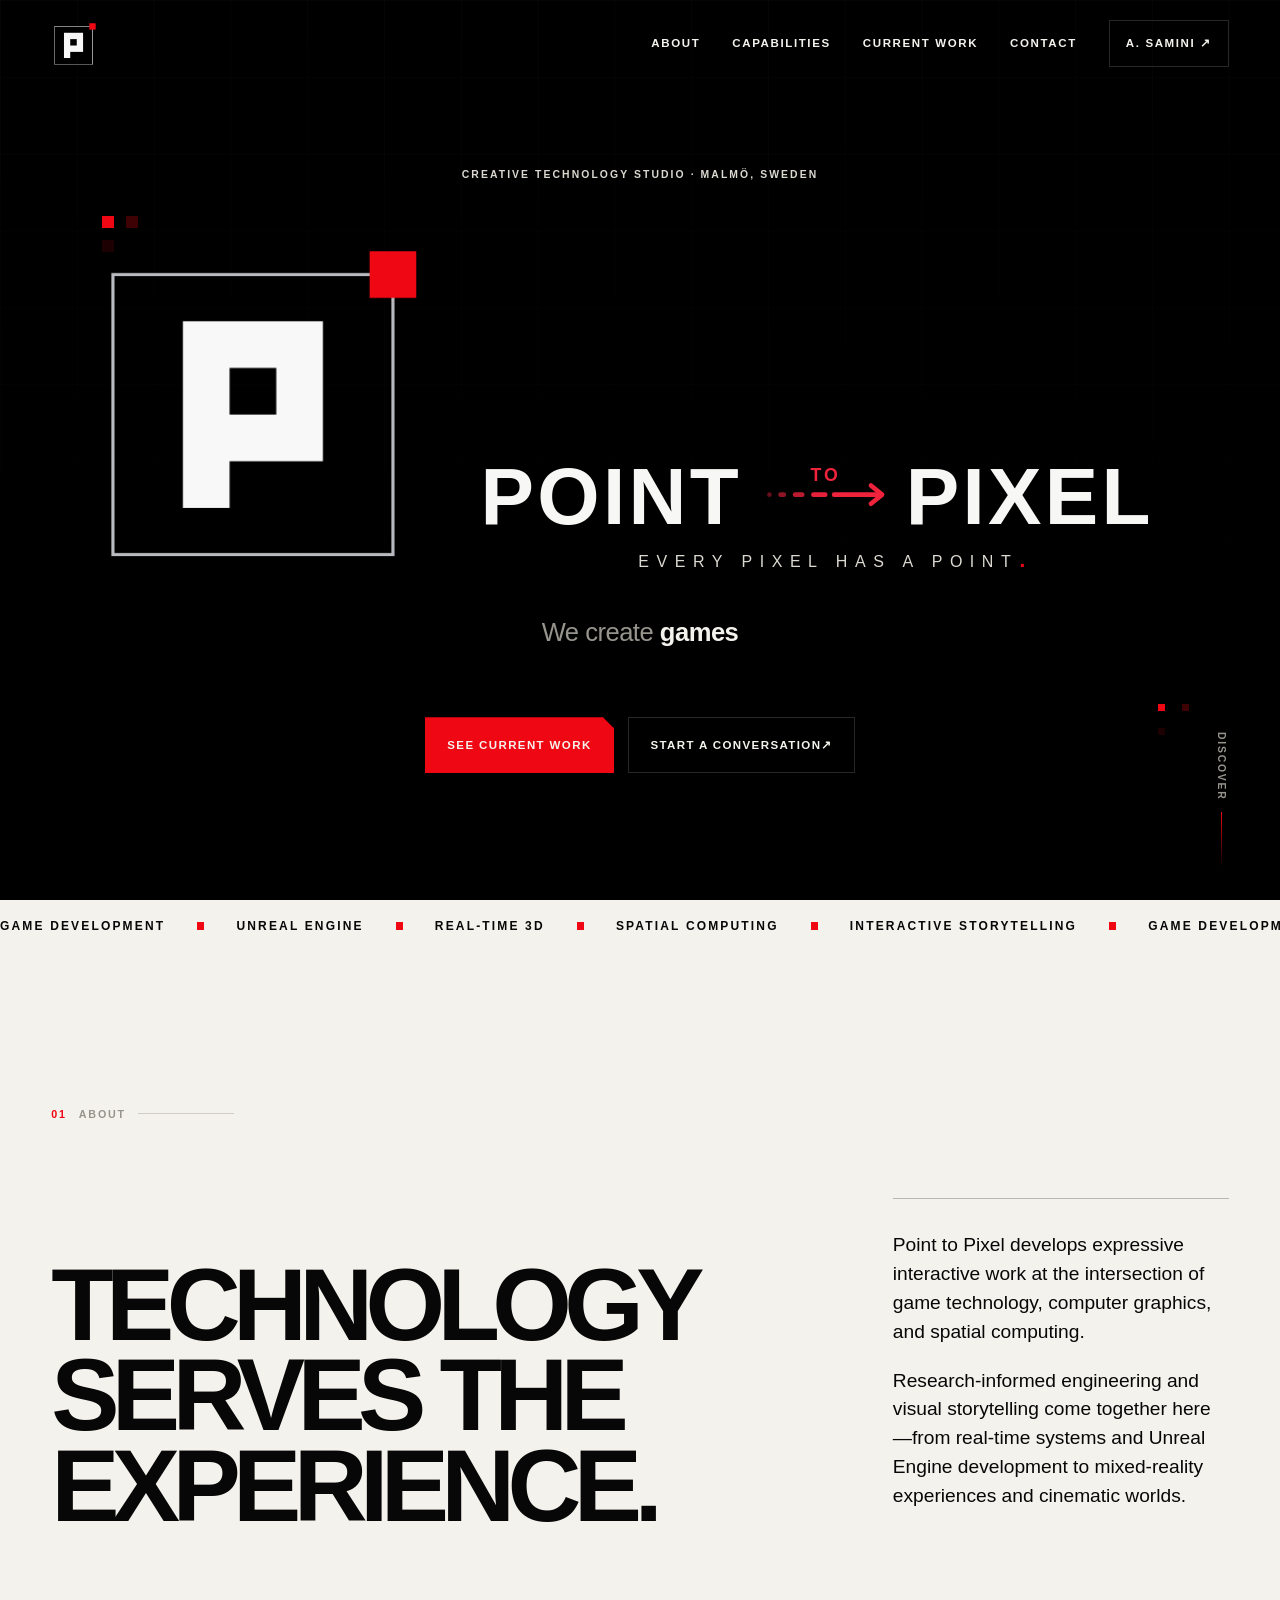
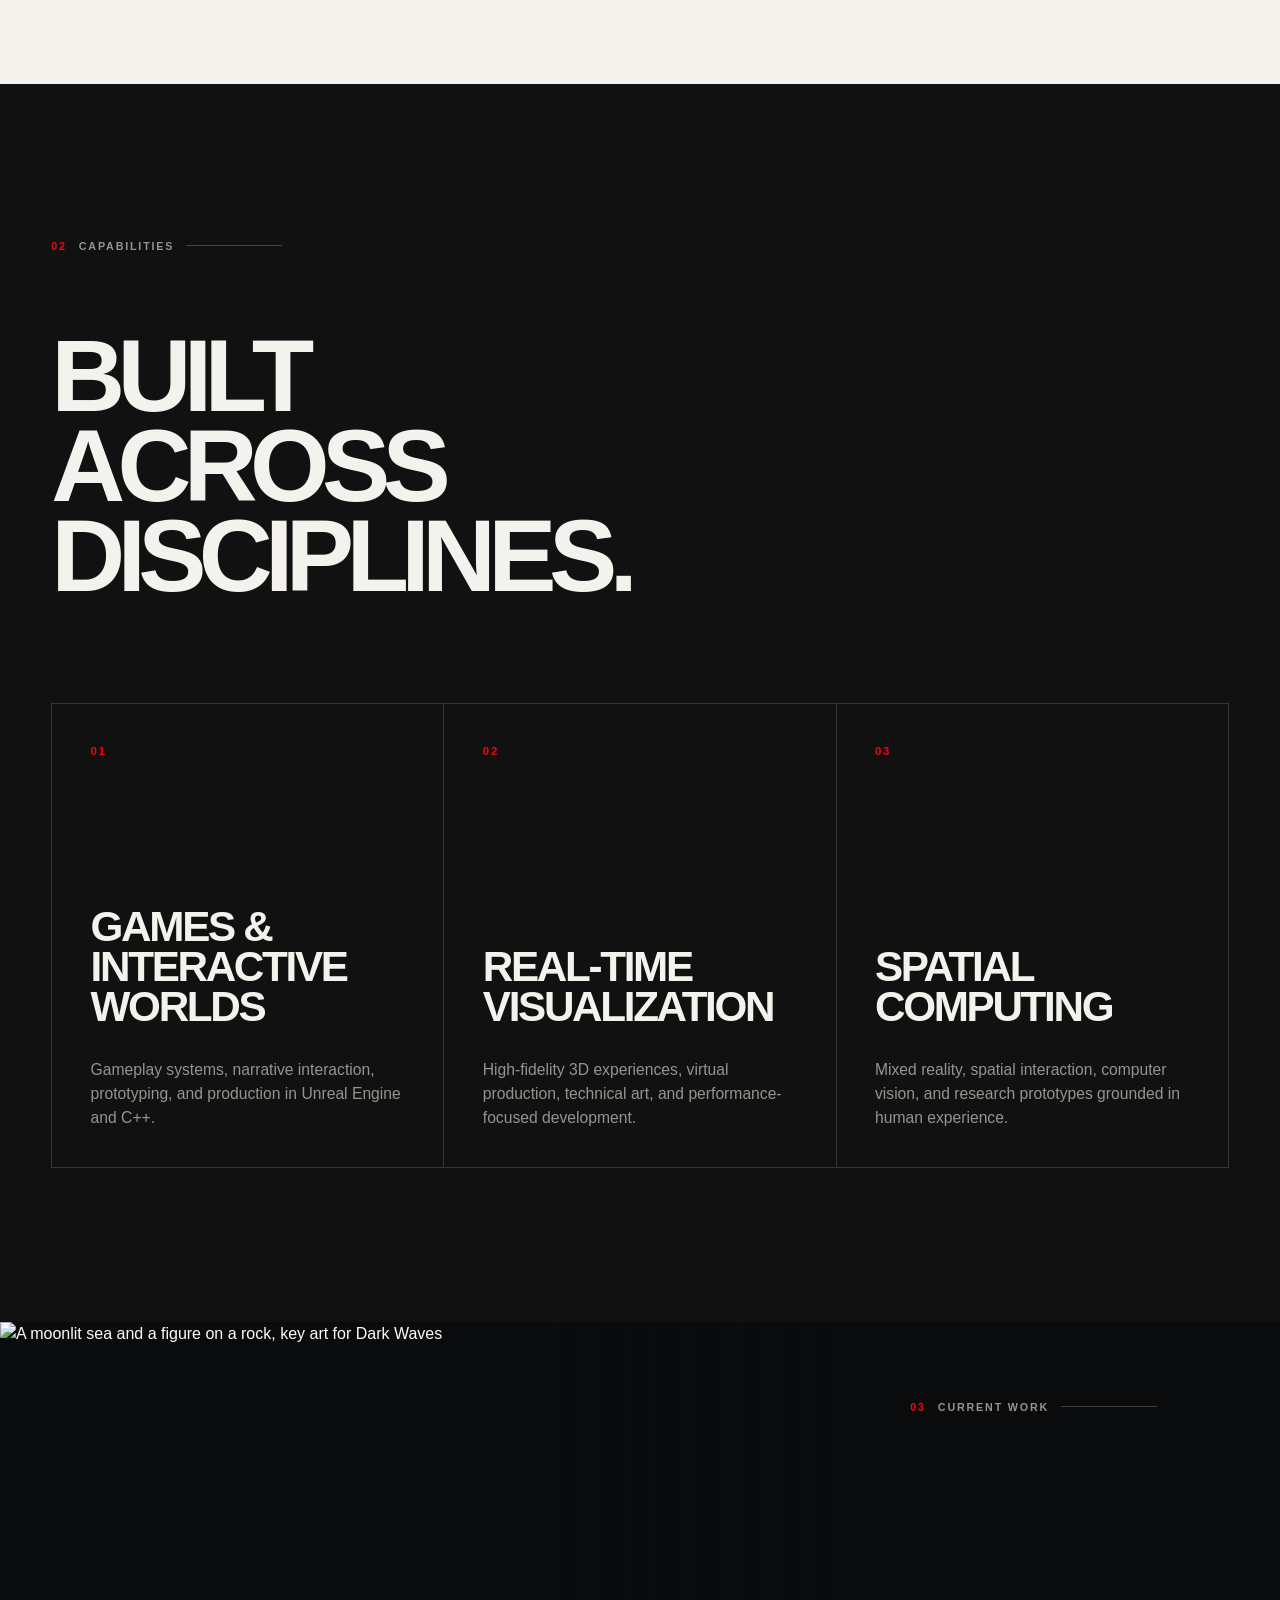
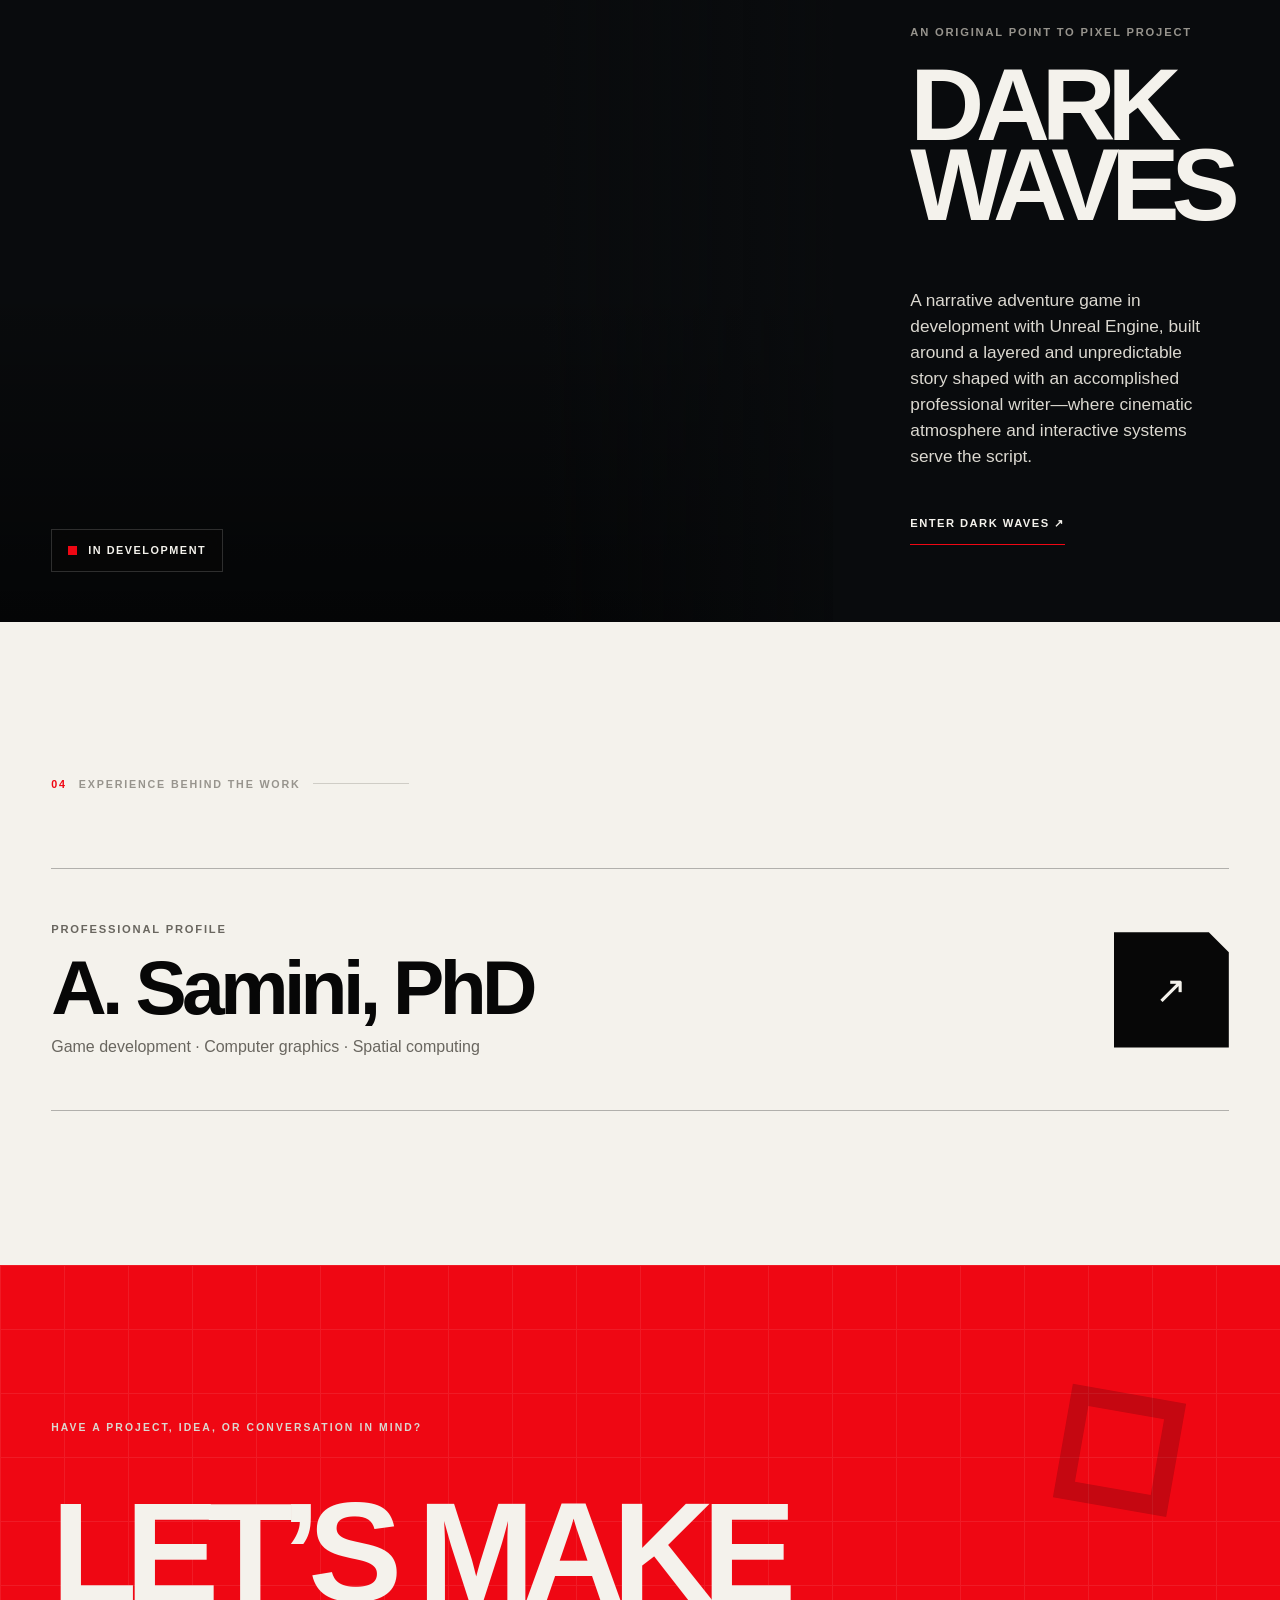
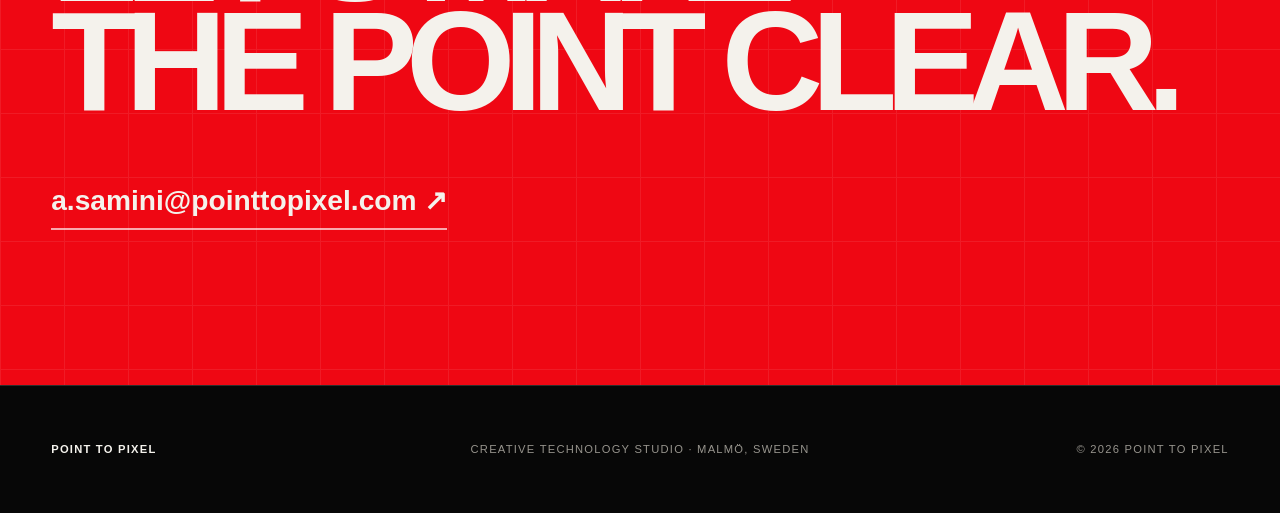
==== commit e87527bf: "Deploy complete homepage logo lockup" ====
--- a/index.html
+++ b/index.html
@@ -13,7 +13,7 @@
   <meta property="og:image" content="https://pointtopixel.com/assets/img/dark-waves-key-art.png">
   <link rel="canonical" href="https://pointtopixel.com/">
   <link rel="icon" href="/assets/brand/pointtopixel-identity-icon-black.png" type="image/png">
-  <link rel="stylesheet" href="/assets/css/pointtopixel-home.css?v=20261111-reference-lockup-1">
+  <link rel="stylesheet" href="/assets/css/pointtopixel-home.css?v=20261111-reference-lockup-2">
   <link rel="stylesheet" href="/assets/css/pointtopixel-brand.css?v=20261110-brand-migration">
 </head>
 <body>
@@ -50,7 +50,7 @@
         <div class="hero-logo reveal reveal--logo" role="img" aria-label="Point to Pixel — Every Pixel Has a Point">
           <img class="hero-logo__mark" src="/assets/brand/pointtopixel-identity-mark.png" alt="" aria-hidden="true">
           <span class="hero-logo__type" aria-hidden="true">
-            <img class="hero-logo__wordmark" src="/assets/brand/pointtopixel-wordmark-trail.svg?v=20261111-reference-lockup-1" alt="">
+            <img class="hero-logo__wordmark" src="/assets/brand/pointtopixel-wordmark-trail.svg?v=20261111-reference-lockup-2" alt="">
             <span class="hero-logo__tagline">Every Pixel Has a Point<span class="hero-logo__period">.</span></span>
           </span>
         </div>
--- a/assets/css/pointtopixel-home.css
+++ b/assets/css/pointtopixel-home.css
@@ -223,26 +223,53 @@
 }
 
 .hero-logo {
-  display: flex;
-  align-items: center;
-  justify-content: center;
-  gap: clamp(1rem, 2.75vw, 3rem);
-  width: min(96%, 84rem);
+  display: grid;
+  grid-template-columns: 32% 1fr;
+  align-items: end;
+  gap: 2.65%;
+  width: min(94%, 78rem);
   margin: clamp(2rem, 5vh, 4.5rem) auto clamp(1.5rem, 4vh, 3.5rem);
 }
 
 .hero-logo__mark {
-  flex: 0 0 clamp(10rem, 20vw, 19rem);
-  width: clamp(10rem, 20vw, 19rem);
+  display: block;
+  width: 100%;
   height: auto;
-  transform: scale(1.18);
+}
+
+.hero-logo__type {
+  display: flex;
+  flex-direction: column;
+  align-items: stretch;
+  min-width: 0;
+  padding-bottom: 1.5%;
 }
 
 .hero-logo__wordmark {
-  flex: 1 1 auto;
-  width: min(100%, 62rem);
-  min-width: 0;
+  display: block;
+  width: 100%;
   height: auto;
+}
+
+.hero-logo__tagline {
+  display: block;
+  margin-top: clamp(.45rem, .9vw, .85rem);
+  color: var(--paper-soft);
+  font-size: clamp(.52rem, 1.25vw, 1.08rem);
+  font-weight: 500;
+  line-height: 1;
+  letter-spacing: .47em;
+  text-align: center;
+  text-transform: uppercase;
+  white-space: nowrap;
+}
+
+.hero-logo__period {
+  color: var(--red);
+  font-size: 1.3em;
+  font-weight: 900;
+  letter-spacing: 0;
+  margin-left: .06em;
 }
 
 .hero-statement {
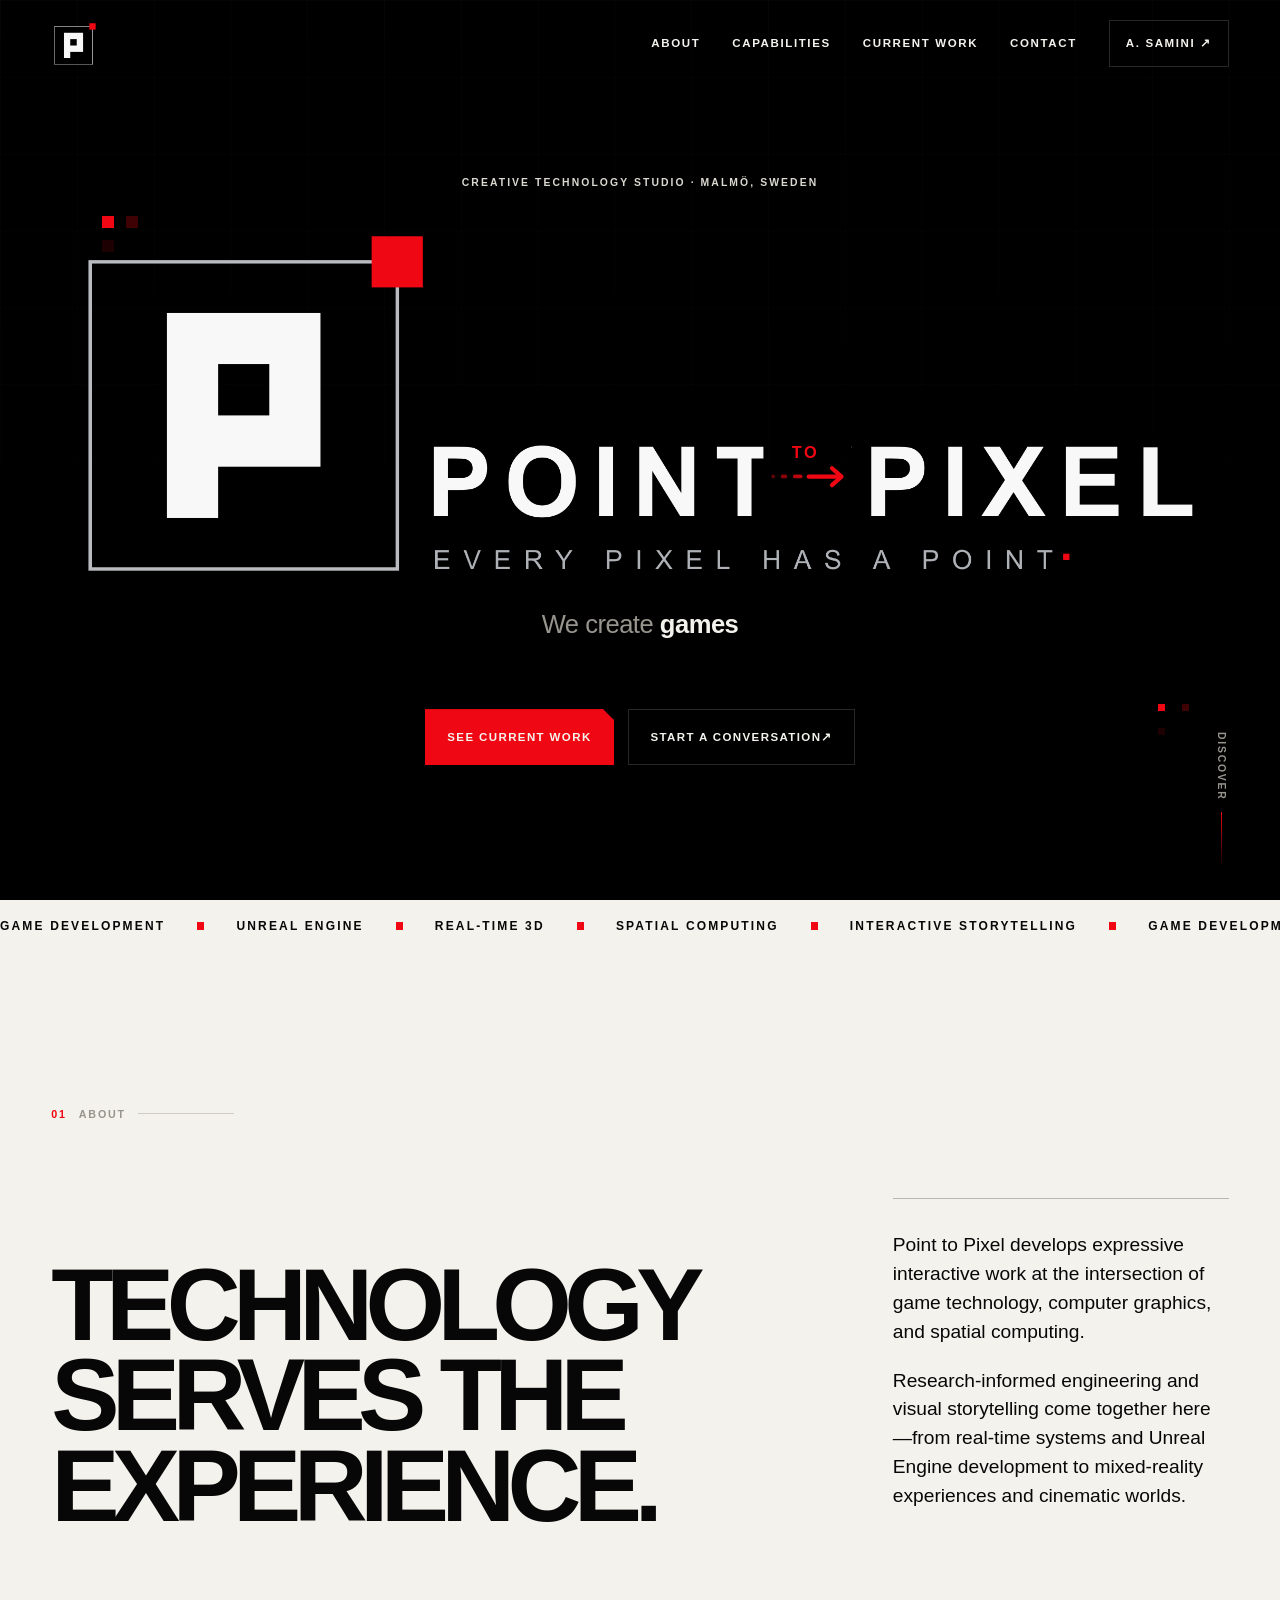
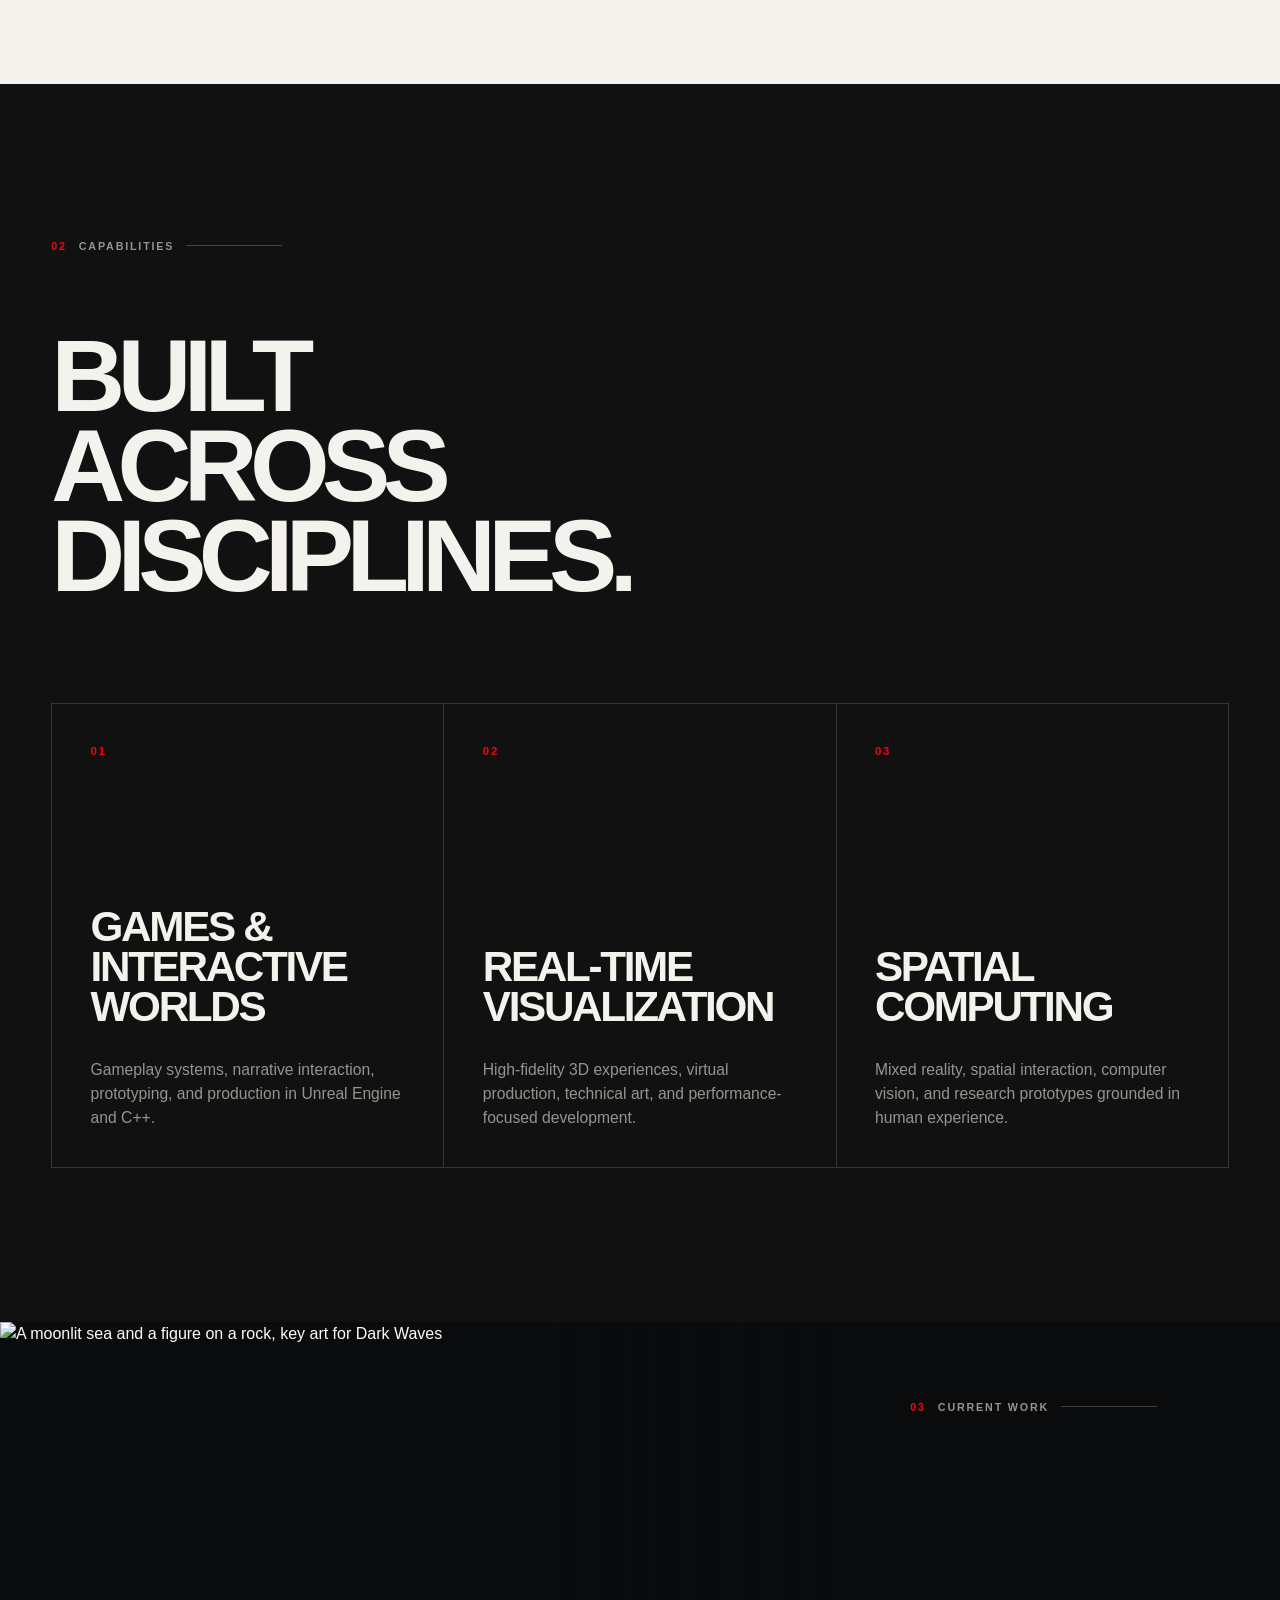
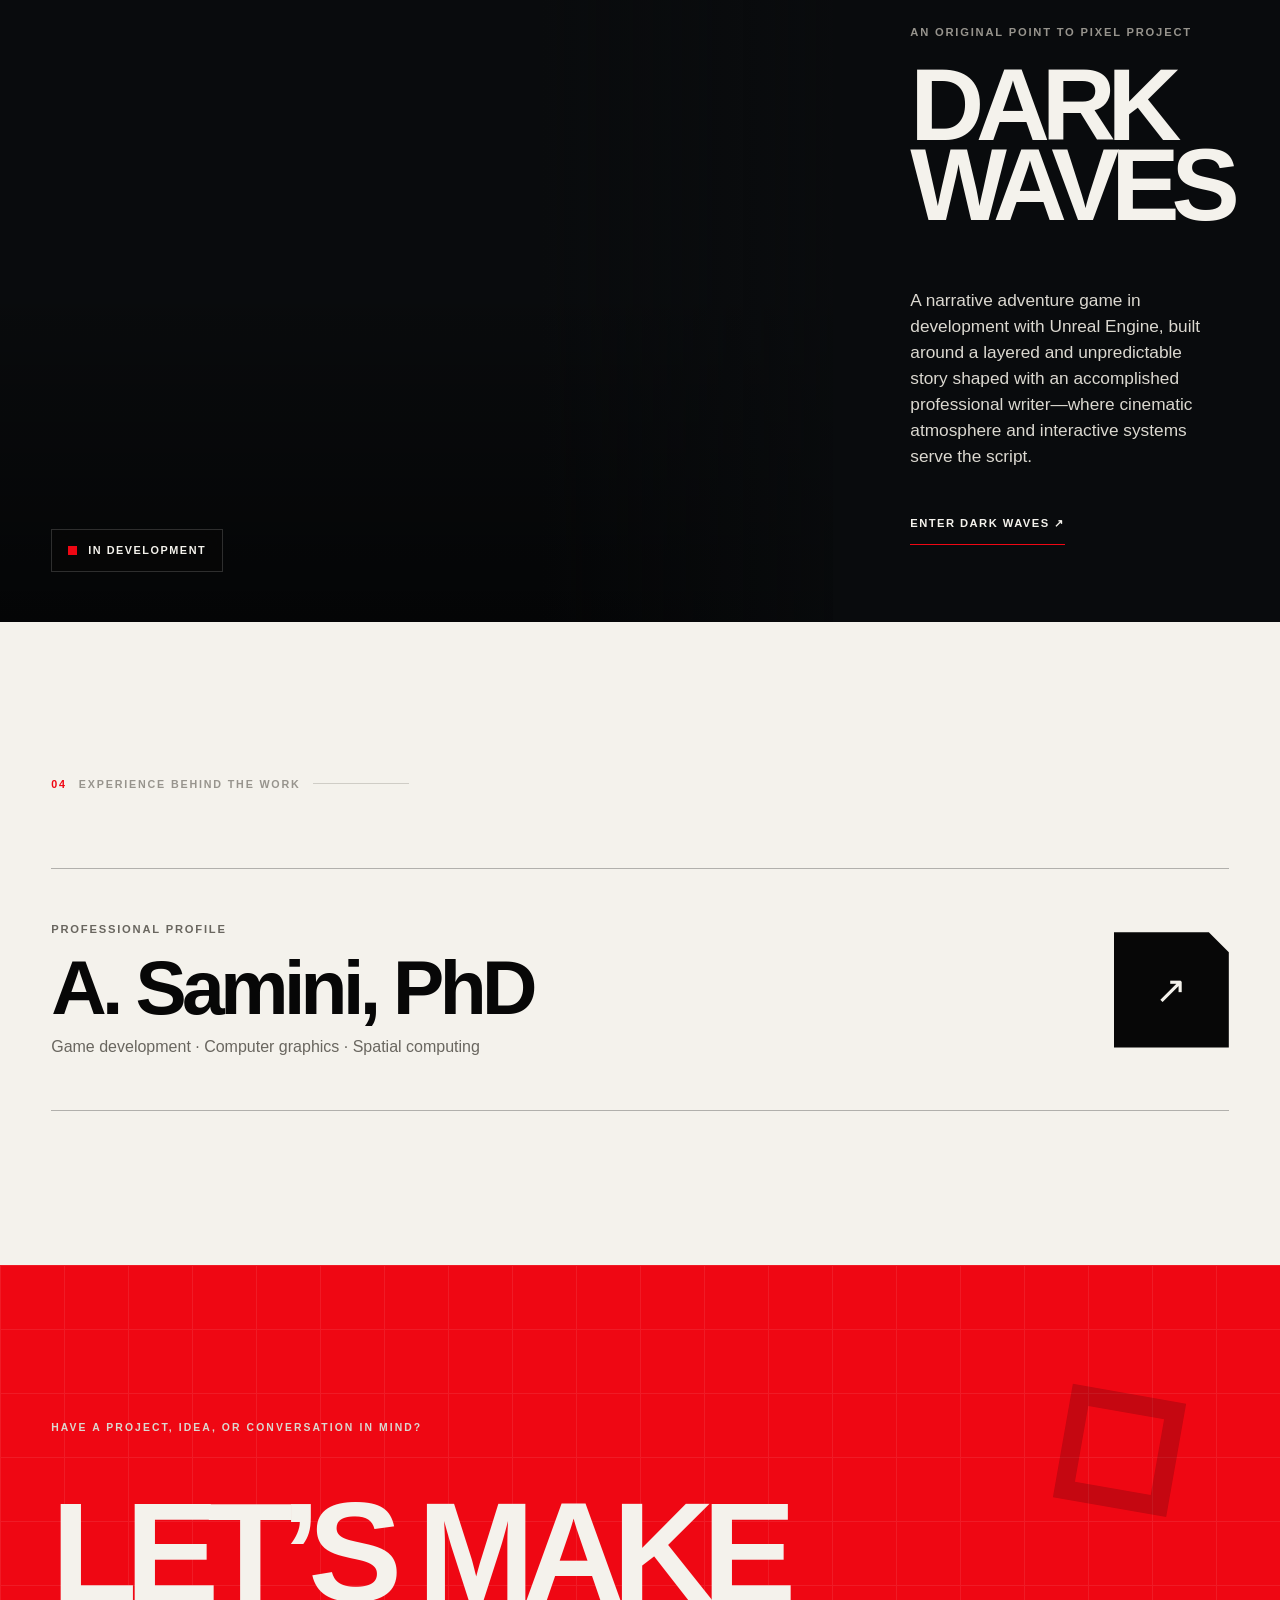
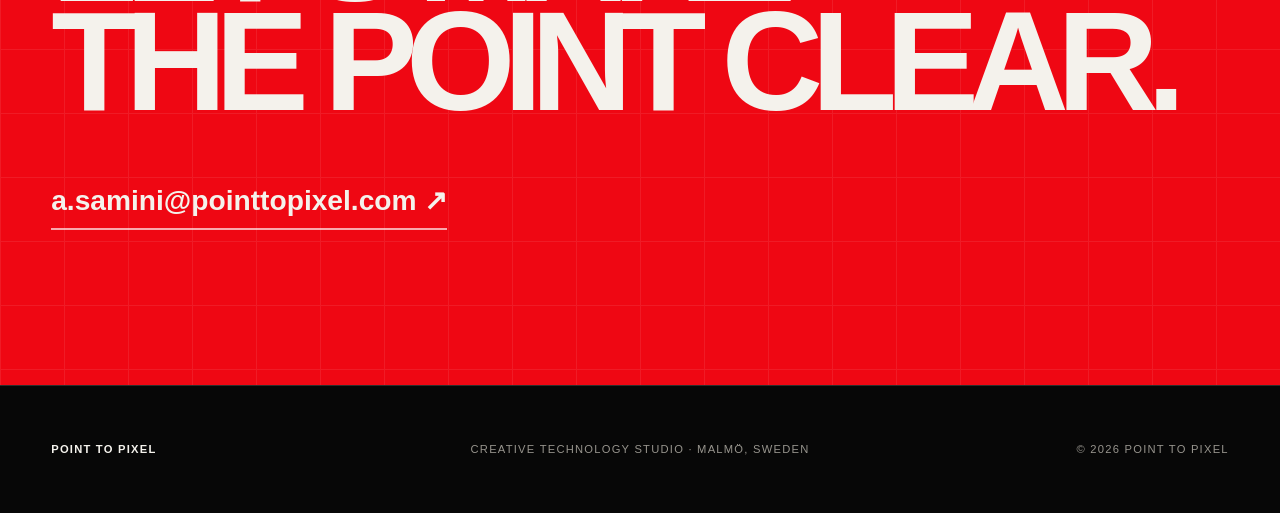
==== commit b7b21564: "Match original homepage identity exactly" ====
--- a/index.html
+++ b/index.html
@@ -13,7 +13,7 @@
   <meta property="og:image" content="https://pointtopixel.com/assets/img/dark-waves-key-art.png">
   <link rel="canonical" href="https://pointtopixel.com/">
   <link rel="icon" href="/assets/brand/pointtopixel-identity-icon-black.png" type="image/png">
-  <link rel="stylesheet" href="/assets/css/pointtopixel-home.css?v=20261111-reference-lockup-2">
+  <link rel="stylesheet" href="/assets/css/pointtopixel-home.css?v=20261111-pixel-match-1">
   <link rel="stylesheet" href="/assets/css/pointtopixel-brand.css?v=20261110-brand-migration">
 </head>
 <body>
@@ -47,13 +47,27 @@
       <div class="hero-content">
         <p class="eyebrow reveal">Creative technology studio · Malmö, Sweden</p>
         <h1 class="sr-only" id="hero-title">Point to Pixel — Every Pixel Has a Point</h1>
-        <div class="hero-logo reveal reveal--logo" role="img" aria-label="Point to Pixel — Every Pixel Has a Point">
-          <img class="hero-logo__mark" src="/assets/brand/pointtopixel-identity-mark.png" alt="" aria-hidden="true">
-          <span class="hero-logo__type" aria-hidden="true">
-            <img class="hero-logo__wordmark" src="/assets/brand/pointtopixel-wordmark-trail.svg?v=20261111-reference-lockup-2" alt="">
-            <span class="hero-logo__tagline">Every Pixel Has a Point<span class="hero-logo__period">.</span></span>
-          </span>
-        </div>
+        <svg class="hero-logo reveal reveal--logo" viewBox="0 0 2098 640" role="img" aria-label="Point to Pixel — Every Pixel Has a Point">
+          <defs>
+            <mask id="point-to-pixel-mask" maskUnits="userSpaceOnUse">
+              <rect width="2098" height="640" fill="white"/>
+              <rect x="1282" y="370" width="166" height="174" fill="black"/>
+              <rect x="1880" y="570" width="70" height="70" fill="black"/>
+            </mask>
+          </defs>
+          <image href="/assets/brand/pointypixel-identity-horizontal.png" width="2098" height="640" mask="url(#point-to-pixel-mask)" aria-hidden="true"/>
+          <g fill="#ef0713" aria-hidden="true">
+            <rect x="1297" y="454" width="7" height="7" rx="3.5" opacity=".42"/>
+            <rect x="1315" y="454" width="12" height="7" rx="3.5" opacity=".60"/>
+            <rect x="1338" y="454" width="18" height="7" rx="3.5" opacity=".78"/>
+          </g>
+          <g fill="none" stroke="#ef0713" stroke-width="8" stroke-linecap="round" stroke-linejoin="round" aria-hidden="true">
+            <path d="M1368 458H1428"/>
+            <path d="M1412 442L1430 458L1412 474"/>
+          </g>
+          <text x="1362" y="423" text-anchor="middle" fill="#ef0713" font-family="Arial, Helvetica, sans-serif" font-size="31" font-weight="800" letter-spacing="5" aria-hidden="true">TO</text>
+          <rect x="1850" y="604" width="12" height="12" fill="#ef0713" aria-hidden="true"/>
+        </svg>
         <p class="hero-statement reveal"><span class="hero-lead">We create</span> <span class="typed" data-typed-items="games,real-time worlds,spatial experiences,interactive stories"></span><noscript> games.</noscript></p>
         <div class="hero-actions reveal">
           <a class="button button--primary" href="#dark-waves">See current work</a>
--- a/assets/css/pointtopixel-home.css
+++ b/assets/css/pointtopixel-home.css
@@ -223,53 +223,10 @@
 }
 
 .hero-logo {
-  display: grid;
-  grid-template-columns: 32% 1fr;
-  align-items: end;
-  gap: 2.65%;
+  display: block;
   width: min(94%, 78rem);
+  height: auto;
   margin: clamp(2rem, 5vh, 4.5rem) auto clamp(1.5rem, 4vh, 3.5rem);
-}
-
-.hero-logo__mark {
-  display: block;
-  width: 100%;
-  height: auto;
-}
-
-.hero-logo__type {
-  display: flex;
-  flex-direction: column;
-  align-items: stretch;
-  min-width: 0;
-  padding-bottom: 1.5%;
-}
-
-.hero-logo__wordmark {
-  display: block;
-  width: 100%;
-  height: auto;
-}
-
-.hero-logo__tagline {
-  display: block;
-  margin-top: clamp(.45rem, .9vw, .85rem);
-  color: var(--paper-soft);
-  font-size: clamp(.52rem, 1.25vw, 1.08rem);
-  font-weight: 500;
-  line-height: 1;
-  letter-spacing: .47em;
-  text-align: center;
-  text-transform: uppercase;
-  white-space: nowrap;
-}
-
-.hero-logo__period {
-  color: var(--red);
-  font-size: 1.3em;
-  font-weight: 900;
-  letter-spacing: 0;
-  margin-left: .06em;
 }
 
 .hero-statement {
